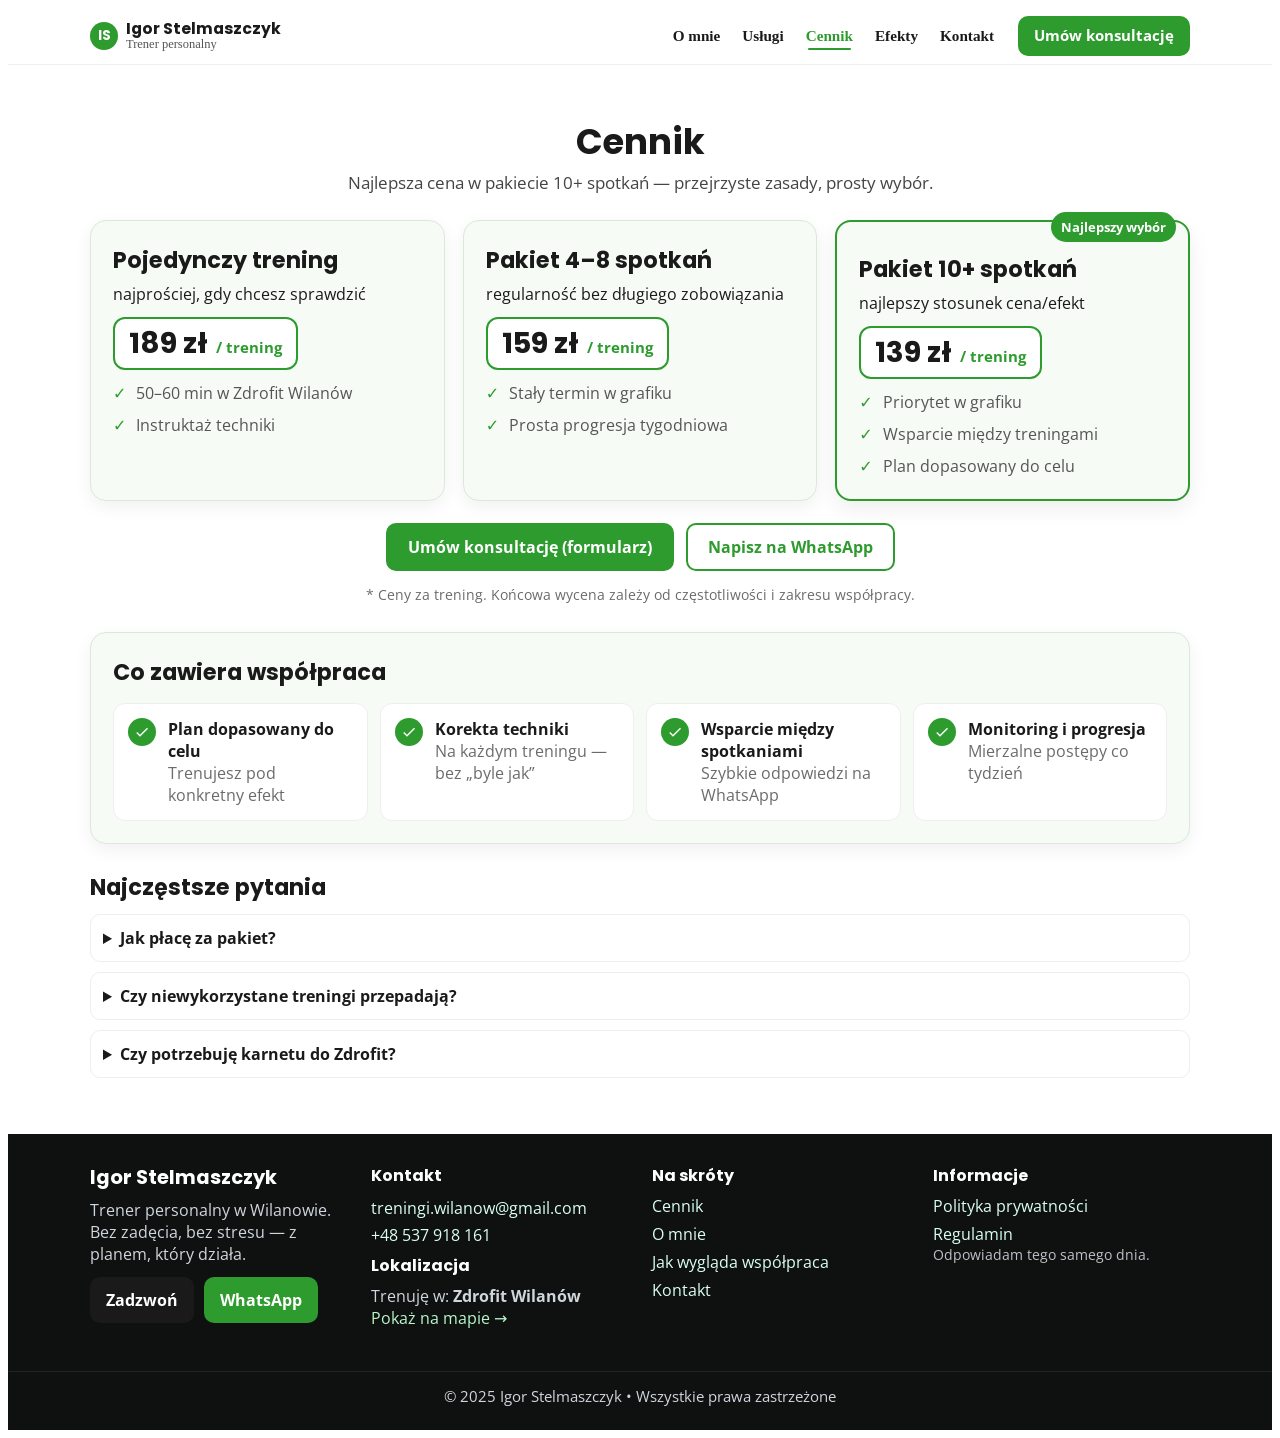
==== cennik/index.html @ cd36abd3 "Add files via upload" ====
<!doctype html>
<html lang="pl">
<head>
  <meta charset="utf-8">
  <meta http-equiv="x-ua-compatible" content="IE=edge">
  <meta name="viewport" content="width=device-width, initial-scale=1, viewport-fit=cover">

  <title>Cennik — Trener personalny Wilanów | Igor Stelmaszczyk (Zdrofit)</title>
  <meta name="description" content="Aktualny cennik: pojedynczy trening, pakiet 4–8 oraz 10+ spotkań. Najlepsza cena przy większym pakiecie. Pracuję w Zdrofit Wilanów.">
  <link rel="canonical" href="https://trenerwilanow.pl/cennik/">
  <meta name="theme-color" content="#2e9b2f">
  <meta name="color-scheme" content="light">

  <!-- Open Graph / Twitter -->
  <meta property="og:type" content="website">
  <meta property="og:title" content="Cennik — Trener personalny Wilanów">
  <meta property="og:description" content="Pojedynczy trening, pakiet 4–8 i 10+. Najlepsza cena przy 10+ spotkań. Zdrofit Wilanów.">
  <meta property="og:url" content="https://trenerwilanow.pl/cennik/">
  <meta property="og:image" content="https://trenerwilanow.pl/lib/og-default.webp">
  <meta property="og:image:width" content="1200"><meta property="og:image:height" content="630">
  <meta name="twitter:card" content="summary_large_image">

  <!-- Fonts -->
  <link rel="preconnect" href="https://fonts.googleapis.com">
  <link rel="preconnect" href="https://fonts.gstatic.com" crossorigin>
  <link href="https://fonts.googleapis.com/css2?family=Open+Sans:wght@400;600;700&family=Poppins:wght@600;700&display=swap" rel="stylesheet">

  <!-- Base styles (spójne w serwisie) -->
  <style>
    :root{--ff-sans:'Open Sans',system-ui,-apple-system,'Segoe UI',Roboto,'Helvetica Neue',Arial,sans-serif;--ff-head:'Poppins',system-ui,-apple-system,'Segoe UI',Roboto,'Helvetica Neue',Arial,sans-serif;--green:#2e9b2f;--green-700:#1f7e21;--ink:#1a1a1a}
    html{scroll-behavior:smooth} html,body{background:#fff;color:var(--ink)}
    .vh{position:absolute!important;width:1px;height:1px;margin:-1px;border:0;padding:0;clip:rect(0 0 0 0);clip-path:inset(50%);overflow:hidden}
    /* Header */
    #site-header{position:sticky;top:0;z-index:9999;min-height:56px;background:#fff;border-bottom:1px solid rgba(0,0,0,.06);transition:box-shadow .2s,border-color .2s,background .2s;-webkit-font-smoothing:antialiased}
    @supports(backdrop-filter:blur(4px)){#site-header{background:#ffffffcc;backdrop-filter:saturate(1.2) blur(4px)}}
    @media (max-width:900px){#site-header{background:#fff;backdrop-filter:none;-webkit-backdrop-filter:none}}
    #site-header .nav-wrap{max-width:1100px;margin:0 auto;padding:8px 16px;display:flex;align-items:center;gap:14px}
    #site-header .brand{display:flex;align-items:center;gap:8px;text-decoration:none;color:var(--ink)}
    #site-header .brand-mark{width:28px;height:28px;border-radius:50%;background:var(--green);color:#fff;display:inline-flex;align-items:center;justify-content:center;font-family:var(--ff-head);font-weight:700;font-size:.85rem}
    #site-header .brand-text{display:flex;flex-direction:column;line-height:1.05}
    #site-header .brand-text strong{font-family:var(--ff-head);font-size:.98rem}
    #site-header .brand-text em{font-style:normal;color:#555;font-size:.78rem}
    #site-header .nav{margin-left:auto}
    #site-header .nav ul{display:flex;gap:14px;list-style:none;margin:0;padding:0}
    #site-header .nav a{text-decoration:none;color:var(--ink);font-weight:700;font-size:.95rem;padding:6px 4px;border-radius:8px;position:relative}
    #site-header .nav a:hover{color:var(--green)}
    #site-header .nav a[aria-current="page"]{color:var(--green)}
    #site-header .nav a[aria-current="page"]::after{content:"";position:absolute;left:6px;right:6px;bottom:0;height:2px;background:var(--green);border-radius:2px}
    #site-header .hero-button{display:inline-flex;align-items:center;justify-content:center;font-family:var(--ff-sans);font-weight:700;font-size:.95rem;line-height:1;padding:10px 14px;min-height:40px;border-radius:10px;border:2px solid;text-decoration:none;white-space:nowrap;box-sizing:border-box;transition:background-color .25s,border-color .25s,color .25s}
    #site-header .btn-primary{background:var(--green);color:#fff;border-color:var(--green)} #site-header .btn-primary:hover{background:var(--green-700);border-color:var(--green-700)}
    #site-header .btn-wa{background:transparent;color:var(--green);border-color:var(--green)} #site-header .btn-wa:hover{background:var(--green);color:#fff}
    #site-header .wa-ico{display:inline-flex;margin-right:6px}
    #site-header .cta{display:flex;gap:8px;margin-left:6px}
    #site-header .cta-desktop{display:inline-flex} #site-header .cta-mobile{display:none}
    #site-header .nav-toggle{margin-left:6px;padding:6px;border-radius:8px;display:none;cursor:pointer}
    #site-header .nav-toggle .bar{display:block;width:20px;height:2px;background:var(--ink);margin:3px 0}
    /* Mobile menu (:target) */
    .mobile-menu{position:fixed;left:12px;right:12px;top:52px;z-index:10000;background:#fff;border:1px solid #eee;border-radius:14px;box-shadow:0 14px 34px rgba(0,0,0,.12);padding:12px;opacity:0;transform:translateY(-6px);pointer-events:none;visibility:hidden;transition:opacity .18s ease,transform .18s ease,visibility 0s linear .18s;contain:layout paint style}
    .mobile-menu a{display:block;padding:12px;border-radius:10px;text-decoration:none;color:var(--ink);font-weight:700}
    .mobile-menu a:hover{background:#f6fbf6;color:var(--green)}
    .mobile-menu .close{text-align:right;font-size:1.1rem;padding:8px 10px}
    .mobile-menu .wa-link{margin-top:4px;border:2px solid var(--green);color:var(--green);text-align:center}
    .mobile-menu .wa-link:hover{background:var(--green);color:#fff}
    .menu-backdrop{position:fixed;inset:0;z-index:9998;display:none;background:transparent}
    .mobile-menu:target{opacity:1;transform:translateY(0);pointer-events:auto;visibility:visible;transition-delay:0s}
    #site-menu:target + .menu-backdrop{display:block}
    html:has(#site-menu:target){overflow:hidden}
    @media (max-width:900px){#site-header .nav{display:none!important}#site-header .nav-toggle{display:inline-block!important}#site-header .cta-desktop{display:none!important}#site-header .cta-mobile{display:inline-flex!important}}
    @media (max-width:360px){#site-header .brand-text strong{font-size:.95rem}#site-header .brand-text em{font-size:.76rem}#site-header .hero-button{padding:9px 12px;min-height:38px;font-size:.92rem}}
    #site-header a:focus-visible,.mobile-menu a:focus-visible{outline:3px solid var(--green);outline-offset:2px}
    @media (prefers-reduced-motion:reduce){*{transition:none!important}}
  </style>

  <!-- Ikony (inline sprite) -->
  <svg xmlns="http://www.w3.org/2000/svg" style="display:none">
    <symbol id="ico-wa" viewBox="0 0 32 32" fill="currentColor" aria-hidden="true">
      <path d="M19.1 17.4c-.2-.1-1.3-.6-1.5-.7-.2-.1-.4-.1-.6.1-.2.2-.6.7-.7.8-.1.1-.3.2-.6.1-.2-.1-.9-.3-1.7-1-.6-.5-1-1.1-1.1-1.3-.1-.2 0-.4.1-.5s.5-.6.6-.8c.1-.2.1-.4 0-.5s-.6-1.4-.8-1.9-.4-.4-.6-.4h-.5c-.2 0-.5.1-.7.3-.2.2-.9.8-.9 2s1 2.4 1.1 2.6c.1.2 1.9 3 4.5 4.1.6.3 1.1.5 1.5.6.6.2 1.1.2 1.5.1.5-.1 1.3-.5 1.5-1.1.2-.6.2-1.1.1-1.2 0-.1-.2-.1-.4-.2z"/>
      <path d="M16 3C9.9 3 5 7.9 5 14c0 2.5.9 4.8 2.4 6.6L6 29l8.6-1.4c1.4.4 2.9.6 4.4.6 6.1 0 11-4.9 11-11S22.1 3 16 3zm0 20.9c-1.5 0-2.9-.4-4.1-1l-.3-.2-5 .8.9-4.8-.2-.3C6.4 17.1 6 15.6 6 14c0-5.5 4.5-10 10-10s10 4.5 10 10-4.5 9.9-10 9.9z"/>
    </symbol>
    <symbol id="ico-check" viewBox="0 0 24 24" fill="currentColor" aria-hidden="true"><path d="M9 16.2 4.8 12l-1.4 1.4L9 19 21 7l-1.4-1.4z"/></symbol>
  </svg>
</head>
<body>
  <a class="vh" href="#pricing-page">Przejdź do treści</a>

  <!-- ================== SITE HEADER ================== -->
  <header id="site-header" role="banner">
    <div class="nav-wrap">
      <a class="brand" href="/" aria-label="Strona główna – Igor Stelmaszczyk">
        <span class="brand-mark" aria-hidden="true">IS</span>
        <span class="brand-text"><strong>Igor Stelmaszczyk</strong><em>Trener personalny</em></span>
      </a>

      <nav class="nav" aria-label="Główne">
        <ul>
          <li><a href="/o-mnie">O mnie</a></li>
          <li><a href="/uslugi">Usługi</a></li>
          <li><a href="/cennik" aria-current="page">Cennik</a></li>
          <li><a href="/efekty">Efekty</a></li>
          <li><a href="/umow-konsultacje">Kontakt</a></li>
        </ul>
      </nav>

      <div class="cta">
        <a class="hero-button btn-primary cta-desktop" href="/umow-konsultacje">Umów konsultację</a>
        <a class="hero-button btn-wa cta-mobile" href="https://wa.me/48537918161?text=Cze%C5%9B%C4%87%20Igor%2C%20chc%C4%99%20kr%C3%B3tkiej%20konsultacji%20na%20WhatsApp.%20Imi%C4%99%3A%20__%2C%20cel%3A%20__" target="_blank" rel="noopener noreferrer">
          <span class="wa-ico" aria-hidden="true"><svg width="16" height="16"><use href="#ico-wa"/></svg></span>WhatsApp
        </a>
      </div>

      <a href="#site-menu" class="nav-toggle" aria-label="Otwórz menu"><span class="bar"></span><span class="bar"></span><span class="bar"></span></a>
    </div>
  </header>
  <nav id="site-menu" class="mobile-menu" aria-label="Menu mobilne">
    <a href="#" class="close" aria-label="Zamknij menu">✕</a>
    <a href="/o-mnie">O mnie</a>
    <a href="/uslugi">Usługi</a>
    <a href="/cennik" aria-current="page">Cennik</a>
    <a href="/efekty">Efekty</a>
    <a href="/umow-konsultacje">Kontakt</a>
    <a class="wa-link" href="https://wa.me/48537918161?text=Cze%C5%9B%C4%87%20Igor%2C%20chc%C4%99%20kr%C3%B3tkiej%20konsultacji%20na%20WhatsApp.%20Imi%C4%99%3A%20__%2C%20cel%3A%20__" target="_blank" rel="noopener noreferrer">
      <svg width="16" height="16" style="margin-right:6px"><use href="#ico-wa"/></svg>Napisz na WhatsApp
    </a>
  </nav>
  <a href="#" class="menu-backdrop" aria-hidden="true"></a>

  <!-- === WhatsApp FAB (mobile) === -->
  <style>
    @keyframes pulse{0%,100%{transform:scale(1)}50%{transform:scale(1.08)}}
    #whatsapp-fixed{position:fixed;bottom:20px;right:20px;z-index:9999;width:58px;height:58px;border-radius:50%;background:#25D366;color:#fff;display:flex;align-items:center;justify-content:center;text-decoration:none;box-shadow:0 8px 20px rgba(0,0,0,.25);animation:pulse 2s infinite;line-height:0}
    #whatsapp-fixed svg{width:28px;height:28px;fill:#fff}
    #whatsapp-fixed:focus-visible{outline:3px solid var(--green-700);outline-offset:2px}
    @media (min-width:769px){#whatsapp-fixed{display:none}}
    @media (prefers-reduced-motion:reduce){#whatsapp-fixed{animation:none}}
  </style>
  <a id="whatsapp-fixed" href="https://wa.me/48537918161?text=Cze%C5%9B%C4%87!%20Chc%C4%99%20um%C3%B3wi%C4%87%20bezp%C5%82atn%C4%85%20konsultacj%C4%99%20treningow%C4%85" target="_blank" rel="noopener noreferrer" aria-label="Napisz na WhatsApp">
    <svg aria-hidden="true"><use href="#ico-wa"/></svg>
  </a>

  <!-- ================== CENNIK ================== -->
  <main id="pricing-page" style="padding:56px 20px;font-family:var(--ff-sans)">
    <header class="price-hero" style="max-width:1100px;margin:0 auto 26px;text-align:center">
      <h1 style="margin:0 0 8px;font-family:var(--ff-head);font-size:2.2rem;font-weight:700;line-height:1.2">Cennik</h1>
      <p style="margin:0;color:#444;font-size:1.05rem">Najlepsza cena w pakiecie 10+ spotkań — przejrzyste zasady, prosty wybór.</p>
    </header>

    <!-- Plany -->
    <section class="plans-grid" style="max-width:1100px;margin:0 auto">
      <div class="grid" style="display:grid;grid-template-columns:repeat(auto-fit,minmax(280px,1fr));gap:18px">
        <!-- pojedynczy -->
        <article class="plan-card" style="background:#f6fbf6;border:1px solid #d9ead9;border-radius:16px;box-shadow:0 6px 18px rgba(0,0,0,.06);padding:22px">
          <h2 style="margin:0 0 6px;font-family:var(--ff-head);font-size:1.4rem;font-weight:700">Pojedynczy trening</h2>
          <p style="margin:0 0 12px;color:#1a1a1a">najprościej, gdy chcesz sprawdzić</p>
          <div class="price-badge" style="display:inline-flex;align-items:baseline;gap:8px;background:#fff;border:2px solid var(--green);border-radius:12px;padding:10px 14px">
            <span style="font-family:var(--ff-head);font-weight:700;font-size:1.8rem;line-height:1">189 zł</span>
            <span style="color:var(--green);font-weight:700;font-size:.95rem">/ trening</span>
          </div>
          <ul style="list-style:none;padding:0;margin:12px 0 0;display:grid;gap:10px;color:#555">
            <li style="display:flex;gap:10px"><strong style="color:var(--green)">✓</strong> 50–60 min w Zdrofit Wilanów</li>
            <li style="display:flex;gap:10px"><strong style="color:var(--green)">✓</strong> Instruktaż techniki</li>
          </ul>
        </article>

        <!-- 4–8 -->
        <article class="plan-card" style="background:#f6fbf6;border:1px solid #d9ead9;border-radius:16px;box-shadow:0 6px 18px rgba(0,0,0,.06);padding:22px">
          <h2 style="margin:0 0 6px;font-family:var(--ff-head);font-size:1.4rem;font-weight:700">Pakiet 4–8 spotkań</h2>
          <p style="margin:0 0 12px;color:#1a1a1a">regularność bez długiego zobowiązania</p>
          <div class="price-badge" style="display:inline-flex;align-items:baseline;gap:8px;background:#fff;border:2px solid var(--green);border-radius:12px;padding:10px 14px">
            <span style="font-family:var(--ff-head);font-weight:700;font-size:1.8rem;line-height:1">159 zł</span>
            <span style="color:var(--green);font-weight:700;font-size:.95rem">/ trening</span>
          </div>
          <ul style="list-style:none;padding:0;margin:12px 0 0;display:grid;gap:10px;color:#555">
            <li style="display:flex;gap:10px"><strong style="color:var(--green)">✓</strong> Stały termin w grafiku</li>
            <li style="display:flex;gap:10px"><strong style="color:var(--green)">✓</strong> Prosta progresja tygodniowa</li>
          </ul>
        </article>

        <!-- 10+ -->
        <article class="plan-card" style="background:#f6fbf6;border:2px solid var(--green);border-radius:16px;box-shadow:0 8px 22px rgba(0,0,0,.07);padding:22px;position:relative">
          <span style="position:absolute;top:-10px;right:12px;background:var(--green);color:#fff;font-weight:700;font-size:.8rem;padding:6px 10px;border-radius:999px">Najlepszy wybór</span>
          <h2 style="margin:8px 0 6px;font-family:var(--ff-head);font-size:1.4rem;font-weight:700">Pakiet 10+ spotkań</h2>
          <p style="margin:0 0 12px;color:#1a1a1a">najlepszy stosunek cena/efekt</p>
          <div class="price-badge" style="display:inline-flex;align-items:baseline;gap:8px;background:#fff;border:2px solid var(--green);border-radius:12px;padding:10px 14px">
            <span style="font-family:var(--ff-head);font-weight:700;font-size:1.8rem;line-height:1">139 zł</span>
            <span style="color:var(--green);font-weight:700;font-size:.95rem">/ trening</span>
          </div>
          <ul style="list-style:none;padding:0;margin:12px 0 0;display:grid;gap:10px;color:#555">
            <li style="display:flex;gap:10px"><strong style="color:var(--green)">✓</strong> Priorytet w grafiku</li>
            <li style="display:flex;gap:10px"><strong style="color:var(--green)">✓</strong> Wsparcie między treningami</li>
            <li style="display:flex;gap:10px"><strong style="color:var(--green)">✓</strong> Plan dopasowany do celu</li>
          </ul>
        </article>
      </div>

      <!-- CTA -->
      <div class="cta-row" style="display:flex;gap:12px;flex-wrap:wrap;justify-content:center;margin-top:22px">
        <a class="hero-button btn-form" href="/umow-konsultacje" aria-label="Umów konsultację – formularz">Umów konsultację (formularz)</a>
        <a class="hero-button btn-wa" href="https://wa.me/48537918161?text=Cze%C5%9B%C4%87%2C%20chc%C4%99%20dopyta%C4%87%20o%20ceny%20i%20dost%C4%99pne%20terminy.%20Imi%C4%99%3A%20__%2C%20cel%3A%20__" target="_blank" rel="noopener noreferrer">Napisz na WhatsApp</a>
      </div>

      <p style="text-align:center;color:#6b6b6b;font-size:.9rem;margin:14px 0 0">* Ceny za trening. Końcowa wycena zależy od częstotliwości i zakresu współpracy.</p>
    </section>

    <!-- Co zawiera współpraca -->
    <section class="whats-included" style="max-width:1100px;margin:28px auto 0">
      <div class="wrap" style="background:#f6fbf6;border:1px solid #d9ead9;border-radius:16px;box-shadow:0 6px 18px rgba(0,0,0,.06);padding:22px">
        <h2 style="font-family:var(--ff-head);font-size:1.4rem;margin:0 0 14px">Co zawiera współpraca</h2>
        <ul class="features" style="display:grid;grid-template-columns:repeat(auto-fit,minmax(240px,1fr));gap:12px;list-style:none;padding:0;margin:0">
          <li class="feature" style="display:flex;gap:12px;align-items:flex-start;background:#fff;border:1px solid #eee;border-radius:12px;padding:14px;transition:transform .15s,box-shadow .15s">
            <span class="ico" aria-hidden="true" style="flex:0 0 28px;width:28px;height:28px;border-radius:50%;background:var(--green);color:#fff;display:flex;align-items:center;justify-content:center">
              <svg width="16" height="16"><use href="#ico-check"/></svg>
            </span>
            <div><strong>Plan dopasowany do celu</strong><div style="color:#6b6b6b">Trenujesz pod konkretny efekt</div></div>
          </li>
          <li class="feature" style="display:flex;gap:12px;align-items:flex-start;background:#fff;border:1px solid #eee;border-radius:12px;padding:14px;transition:transform .15s,box-shadow .15s">
            <span class="ico" aria-hidden="true" style="flex:0 0 28px;width:28px;height:28px;border-radius:50%;background:var(--green);color:#fff;display:flex;align-items:center;justify-content:center">
              <svg width="16" height="16"><use href="#ico-check"/></svg>
            </span>
            <div><strong>Korekta techniki</strong><div style="color:#6b6b6b">Na każdym treningu — bez „byle jak”</div></div>
          </li>
          <li class="feature" style="display:flex;gap:12px;align-items:flex-start;background:#fff;border:1px solid #eee;border-radius:12px;padding:14px;transition:transform .15s,box-shadow .15s">
            <span class="ico" aria-hidden="true" style="flex:0 0 28px;width:28px;height:28px;border-radius:50%;background:var(--green);color:#fff;display:flex;align-items:center;justify-content:center">
              <svg width="16" height="16"><use href="#ico-check"/></svg>
            </span>
            <div><strong>Wsparcie między spotkaniami</strong><div style="color:#6b6b6b">Szybkie odpowiedzi na WhatsApp</div></div>
          </li>
          <li class="feature" style="display:flex;gap:12px;align-items:flex-start;background:#fff;border:1px solid #eee;border-radius:12px;padding:14px;transition:transform .15s,box-shadow .15s">
            <span class="ico" aria-hidden="true" style="flex:0 0 28px;width:28px;height:28px;border-radius:50%;background:var(--green);color:#fff;display:flex;align-items:center;justify-content:center">
              <svg width="16" height="16"><use href="#ico-check"/></svg>
            </span>
            <div><strong>Monitoring i progresja</strong><div style="color:#6b6b6b">Mierzalne postępy co tydzień</div></div>
          </li>
        </ul>
      </div>
    </section>

    <!-- FAQ -->
    <section class="price-faq" style="max-width:1100px;margin:26px auto 0">
      <h2 style="font-family:var(--ff-head);font-size:1.4rem;margin:0 0 10px">Najczęstsze pytania</h2>
      <div class="faq" style="display:grid;gap:10px">
        <details style="background:#fff;border:1px solid #eee;border-radius:10px;padding:12px">
          <summary style="font-weight:700;cursor:pointer">Jak płacę za pakiet?</summary>
          <div style="margin-top:8px;color:#555">Płatność z góry za wybrany pakiet (przelew lub w klubie — do ustalenia). Faktura na życzenie.</div>
        </details>
        <details style="background:#fff;border:1px solid #eee;border-radius:10px;padding:12px">
          <summary style="font-weight:700;cursor:pointer">Czy niewykorzystane treningi przepadają?</summary>
          <div style="margin-top:8px;color:#555">Nie — można je odrobić w uzgodnionym terminie (ważność pakietu do ustalenia).</div>
        </details>
        <details style="background:#fff;border:1px solid #eee;border-radius:10px;padding:12px">
          <summary style="font-weight:700;cursor:pointer">Czy potrzebuję karnetu do Zdrofit?</summary>
          <div style="margin-top:8px;color:#555">Tak, pomogę dobrać najkorzystniejszą opcję do Twojej częstotliwości.</div>
        </details>
      </div>
    </section>

    <!-- Style pomocnicze (scoped) -->
    <style>
      #pricing-page{-webkit-font-smoothing:antialiased}
      #pricing-page .hero-button{display:inline-flex;align-items:center;justify-content:center;font-family:var(--ff-sans);font-weight:700;font-size:1rem;line-height:1;padding:14px 20px;min-height:48px;border-radius:10px;text-decoration:none;box-sizing:border-box;white-space:normal;text-align:center;transition:background-color .25s,border-color .25s,color .25s;border:2px solid}
      #pricing-page .btn-form{background:var(--green);color:#fff;border-color:var(--green)} #pricing-page .btn-form:hover{background:var(--green-700);border-color:var(--green-700)}
      #pricing-page .btn-wa{background:transparent;color:var(--green);border-color:var(--green)} #pricing-page .btn-wa:hover{background:var(--green);color:#fff}
      #pricing-page .whats-included .feature:hover{transform:translateY(-1px);box-shadow:0 4px 12px rgba(0,0,0,.06)}
      @media (max-width:768px){#pricing-page .price-hero h1{font-size:1.9rem}#pricing-page .cta-row a{flex:1 1 260px}}
      @media (max-width:360px){#pricing-page .cta-row a{padding:12px 14px;font-size:.95rem}}
    </style>

    <!-- JSON-LD: oferty -->
    <script type="application/ld+json">
    {
      "@context":"https://schema.org",
      "@type":"Service",
      "name":"Trening personalny – cennik",
      "provider":{
        "@type":"Person",
        "name":"Igor Stelmaszczyk",
        "url":"https://trenerwilanow.pl/",
        "telephone":"+48 537 918 161",
        "areaServed":"Wilanów, Warszawa"
      },
      "areaServed":"Wilanów, Warszawa",
      "serviceType":"PersonalTraining",
      "url":"https://trenerwilanow.pl/cennik/",
      "offers":[
        {"@type":"Offer","name":"Pojedynczy trening personalny","priceCurrency":"PLN","price":"189","availability":"https://schema.org/InStock","url":"https://trenerwilanow.pl/cennik/"},
        {"@type":"Offer","name":"Pakiet 4–8 treningów personalnych","priceCurrency":"PLN","price":"159","availability":"https://schema.org/InStock","url":"https://trenerwilanow.pl/cennik/"},
        {"@type":"Offer","name":"Pakiet 10+ treningów personalnych","priceCurrency":"PLN","price":"139","availability":"https://schema.org/InStock","url":"https://trenerwilanow.pl/cennik/"}
      ]
    }
    </script>
  </main>

  <!-- ================== STOPKA ================== -->
  <footer id="ig-footer" role="contentinfo" aria-label="Stopka strony">
    <div class="wrap">
      <div class="col about">
        <h3>Igor Stelmaszczyk</h3>
        <p>Trener personalny w Wilanowie. Bez zadęcia, bez stresu — z planem, który działa.</p>
        <div class="cta-row">
          <a class="btn btn-call" href="tel:+48537918161">Zadzwoń</a>
          <a class="btn btn-wa" href="https://wa.me/48537918161?text=Cze%C5%9B%C4%87%2C%20chc%C4%99%20um%C3%B3wi%C4%87%20bezp%C5%82atn%C4%85%20konsultacj%C4%99.%20Termin%3A%20__%2C%20godz.%3A%20__" target="_blank" rel="noopener noreferrer">WhatsApp</a>
        </div>
      </div>

      <div class="col contact">
        <h4>Kontakt</h4>
        <address>
          <a href="mailto:treningi.wilanow@gmail.com">treningi.wilanow@gmail.com</a><br>
          <a href="tel:+48537918161">+48&nbsp;537&nbsp;918&nbsp;161</a>
        </address>
        <h4>Lokalizacja</h4>
        <p>Trenuję w: <strong>Zdrofit Wilanów</strong><br>
          <a class="map-link" href="https://www.google.com/maps/search/?api=1&query=Zdrofit%20Wilan%C3%B3w%20Warszawa" target="_blank" rel="noopener noreferrer">Pokaż na mapie →</a>
        </p>
      </div>

      <nav class="col links" aria-label="Szybkie linki">
        <h4>Na skróty</h4>
        <ul class="list">
          <li><a href="/cennik" aria-current="page">Cennik</a></li>
          <li><a href="/o-mnie">O mnie</a></li>
          <li><a href="/#coop-sec">Jak wygląda współpraca</a></li>
          <li><a href="/umow-konsultacje">Kontakt</a></li>
        </ul>
      </nav>

      <div class="col policies">
        <h4>Informacje</h4>
        <ul class="list">
          <li><a href="/polityka-prywatnosci">Polityka prywatności</a></li>
          <li><a href="/regulamin">Regulamin</a></li>
        </ul>
        <p class="note">Odpowiadam tego samego dnia.</p>
      </div>
    </div>
    <div class="bar"><p>© 2025 Igor Stelmaszczyk • Wszystkie prawa zastrzeżone</p></div>

    <style>
      #ig-footer{background:#0f1111;color:#e9ecef;font-family:var(--ff-sans)}
      #ig-footer .wrap{max-width:1100px;margin:0 auto;padding:32px 20px;display:grid;gap:24px;grid-template-columns:repeat(auto-fit,minmax(220px,1fr))}
      #ig-footer h3,#ig-footer h4{font-family:var(--ff-head);margin:0 0 10px;line-height:1.2;color:#fff}
      #ig-footer h3{font-size:1.22rem}#ig-footer h4{font-size:1rem}
      #ig-footer p{margin:0 0 10px;color:#cfd6dc}
      #ig-footer address{font-style:normal;color:#cfd6dc;line-height:1.7;margin-bottom:6px}
      #ig-footer .note{font-size:.9rem;opacity:.9}
      #ig-footer .list{list-style:none;margin:0;padding:0}
      #ig-footer .list li+li{margin-top:6px}
      #ig-footer a{color:#d9fff0;text-decoration:none}
      #ig-footer a:hover{text-decoration:underline}
      #ig-footer .map-link{color:#b9f6ca}
      #ig-footer .cta-row{display:flex;gap:10px;margin-top:12px;flex-wrap:wrap}
      #ig-footer .btn{display:inline-block;padding:10px 14px;border-radius:10px;font-weight:700;text-decoration:none;border:2px solid transparent}
      #ig-footer .btn-call{background:#1a1a1a;color:#fff;border-color:#1a1a1a} #ig-footer .btn-call:hover{background:#101010}
      #ig-footer .btn-wa{background:var(--green);color:#fff;border-color:var(--green)} #ig-footer .btn-wa:hover{background:var(--green-700)}
      #ig-footer .bar{border-top:1px solid rgba(255,255,255,.08);padding:14px 20px;text-align:center;font-size:.95rem;color:#cfd6dc}
      @media (max-width:480px){#ig-footer .wrap{padding:24px 16px}#ig-footer .cta-row a{flex:1;text-align:center}}
    </style>
  </footer>
</body>
</html>
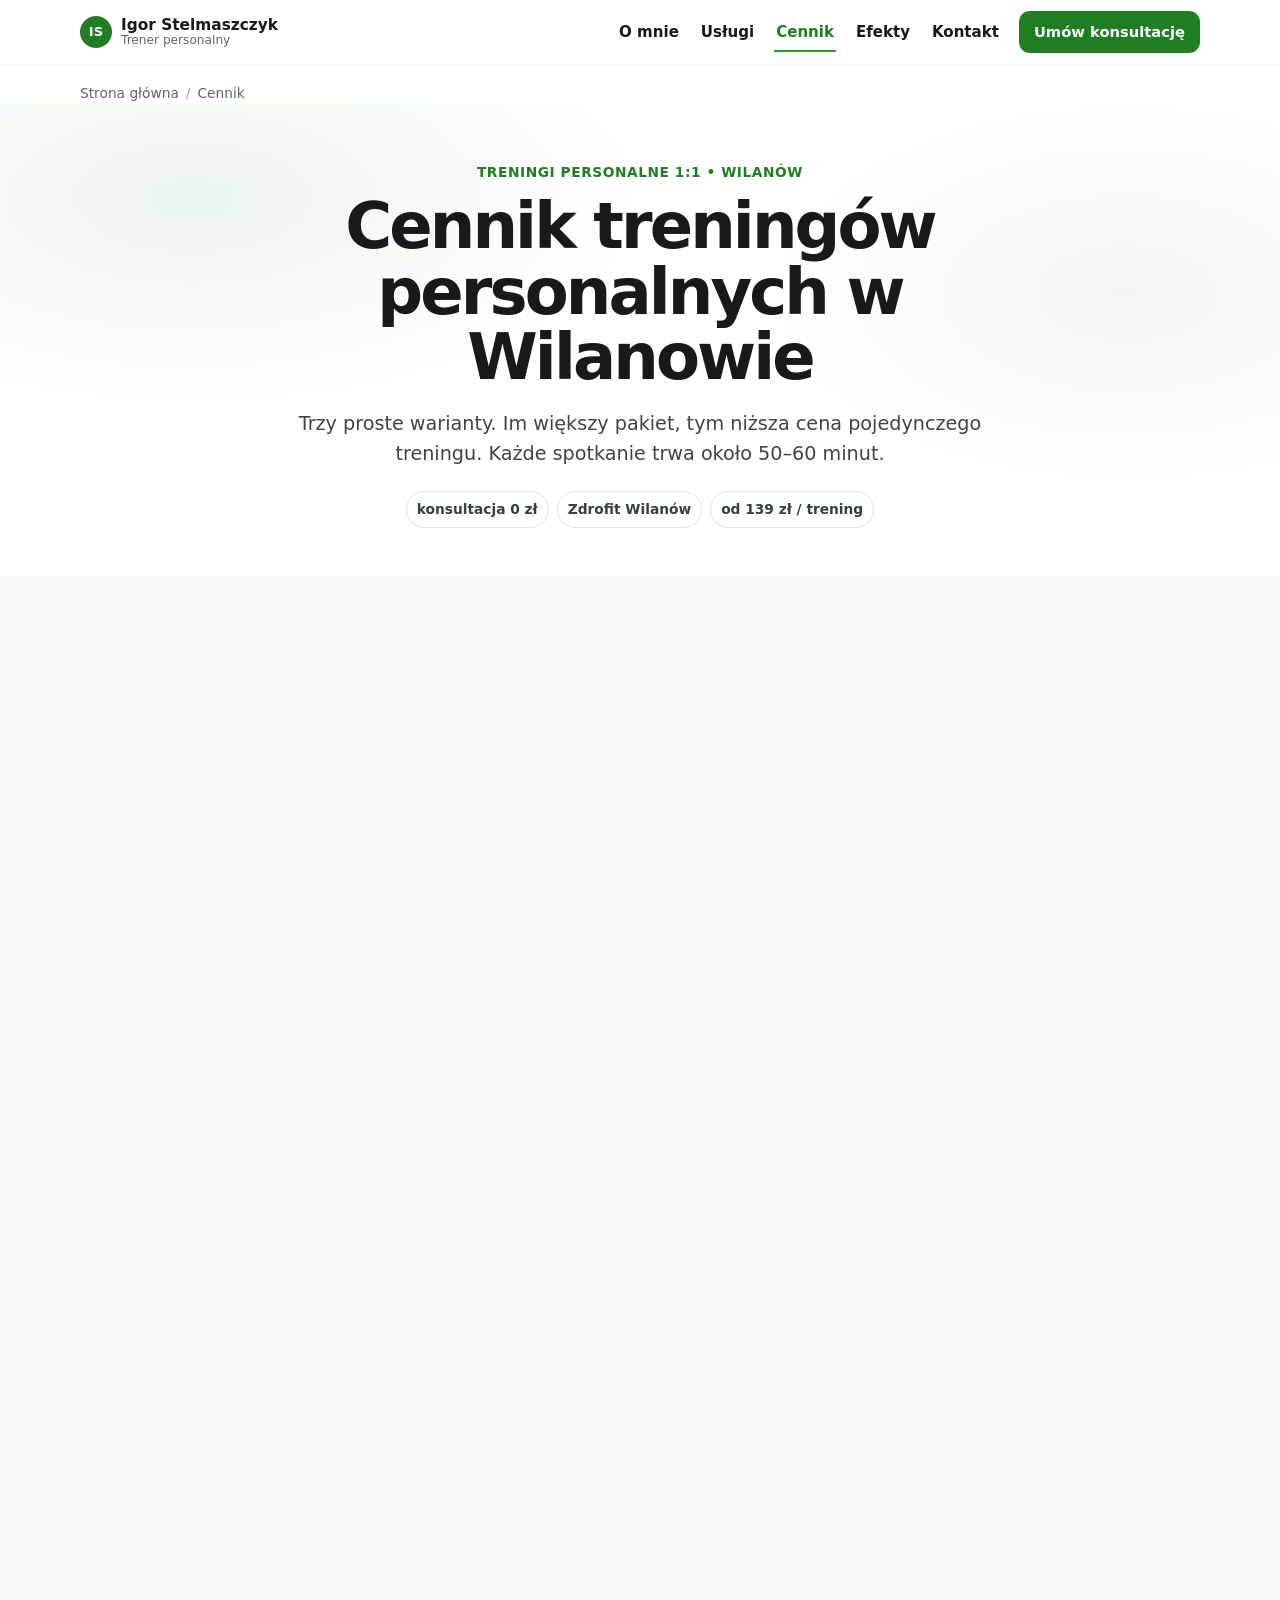
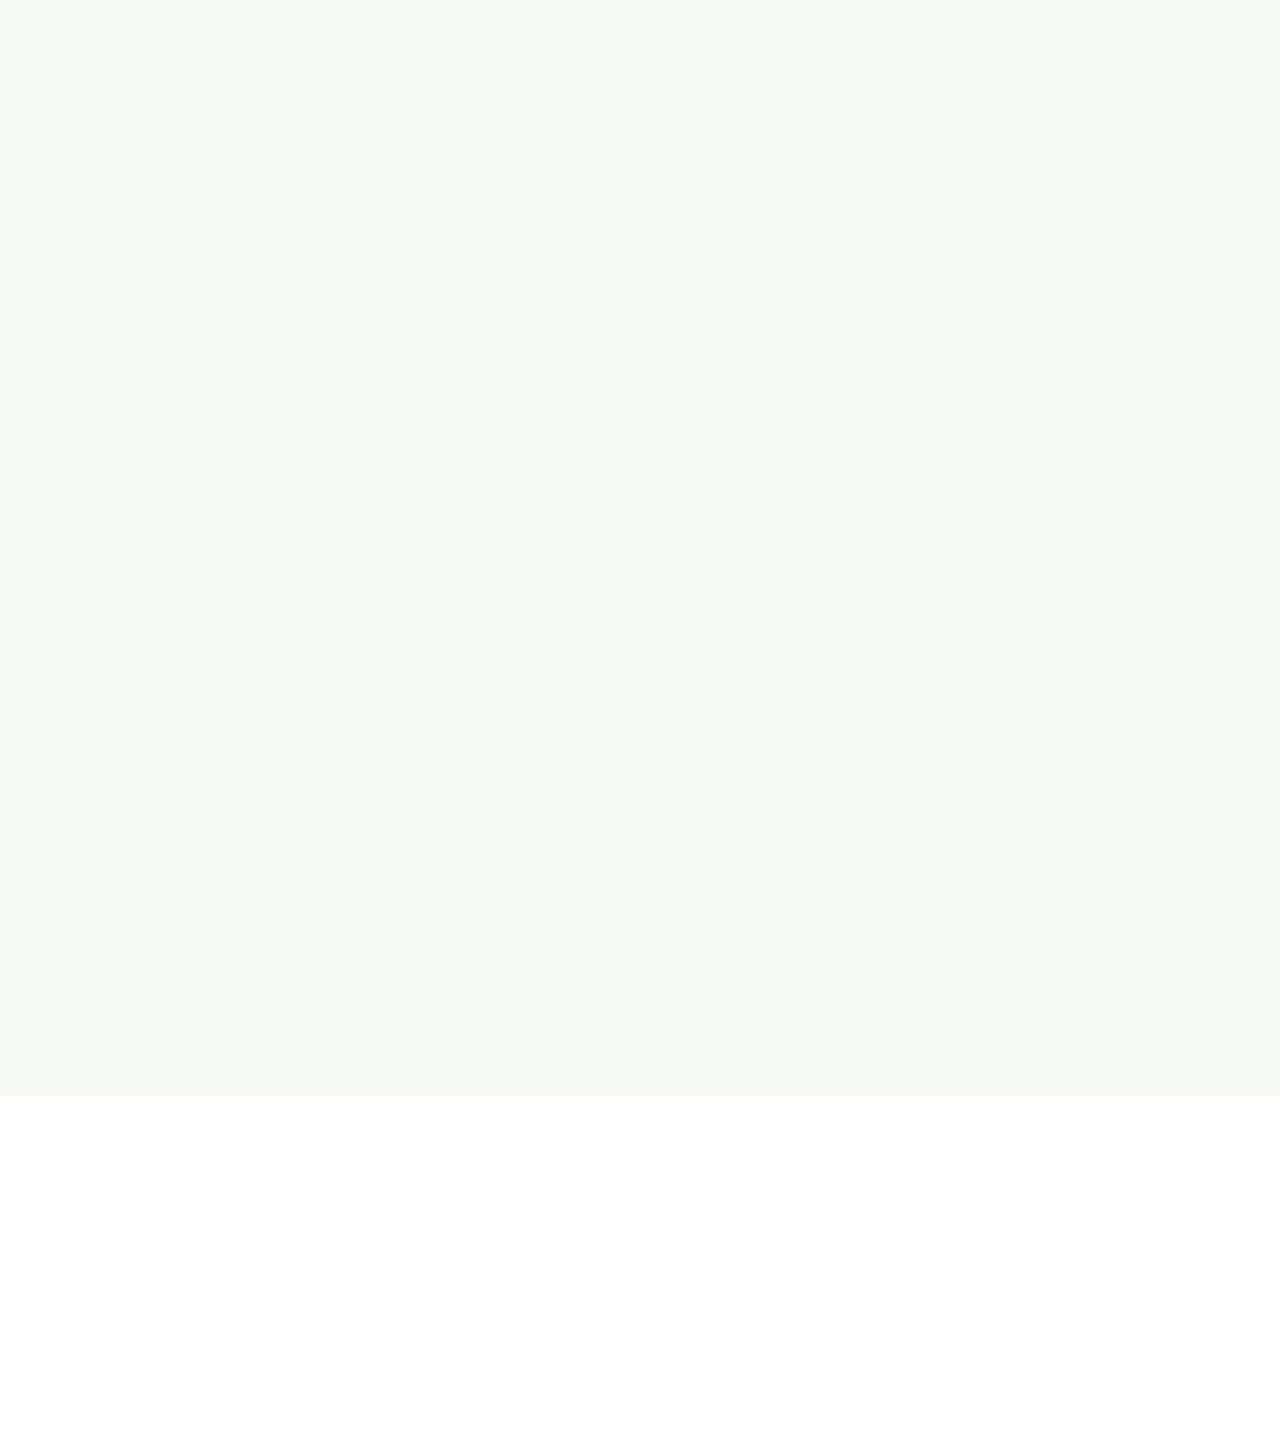
==== commit a1a8402f: "Update index.html" ====
--- a/cennik/index.html
+++ b/cennik/index.html
@@ -2,358 +2,823 @@
 <html lang="pl">
 <head>
   <meta charset="utf-8">
-  <meta http-equiv="x-ua-compatible" content="IE=edge">
   <meta name="viewport" content="width=device-width, initial-scale=1, viewport-fit=cover">
 
-  <title>Cennik — Trener personalny Wilanów | Igor Stelmaszczyk (Zdrofit)</title>
-  <meta name="description" content="Aktualny cennik: pojedynczy trening, pakiet 4–8 oraz 10+ spotkań. Najlepsza cena przy większym pakiecie. Pracuję w Zdrofit Wilanów.">
+  <title>Cennik trenera personalnego Wilanów | od 139 zł</title>
+  <meta name="description" content="Cennik treningów personalnych w Wilanowie: 189 zł pojedynczo, 159 zł w pakiecie 4–8 i 139 zł w pakiecie 10+. Zdrofit Wilanów, konsultacja 0 zł.">
+  <meta name="robots" content="index,follow,max-image-preview:large,max-snippet:-1,max-video-preview:-1">
   <link rel="canonical" href="https://trenerwilanow.pl/cennik/">
-  <meta name="theme-color" content="#2e9b2f">
+
+  <!-- Favicon -->
+  <link rel="icon" href="/favicon.svg" type="image/svg+xml">
+  <link rel="icon" href="/favicon-32x32.png" sizes="32x32" type="image/png">
+  <link rel="apple-touch-icon" href="/apple-touch-icon.png" sizes="180x180">
+
+  <!-- Open Graph -->
+  <meta property="og:type" content="website">
+  <meta property="og:title" content="Cennik treningów personalnych w Wilanowie | Igor Stelmaszczyk">
+  <meta property="og:description" content="Przejrzyste ceny: 189 zł pojedynczo, 159 zł w pakiecie 4–8 i 139 zł w pakiecie 10+. Konsultacja 0 zł.">
+  <meta property="og:url" content="https://trenerwilanow.pl/cennik/">
+  <meta property="og:site_name" content="Igor Stelmaszczyk">
+  <meta property="og:locale" content="pl_PL">
+  <meta property="og:image" content="https://trenerwilanow.pl/lib/IMG_4377-1-mf2g7usc.webp">
+  <meta property="og:image:alt" content="Igor Stelmaszczyk — treningi personalne w Zdrofit Wilanów">
+
+  <meta name="twitter:card" content="summary_large_image">
+  <meta name="twitter:title" content="Cennik treningów personalnych w Wilanowie">
+  <meta name="twitter:description" content="Treningi 1:1 od 139 zł. Sprawdź pakiety i umów bezpłatną konsultację.">
+  <meta name="twitter:image" content="https://trenerwilanow.pl/lib/IMG_4377-1-mf2g7usc.webp">
+
+  <meta name="theme-color" content="#1f7e21">
   <meta name="color-scheme" content="light">
 
-  <!-- Open Graph / Twitter -->
-  <meta property="og:type" content="website">
-  <meta property="og:title" content="Cennik — Trener personalny Wilanów">
-  <meta property="og:description" content="Pojedynczy trening, pakiet 4–8 i 10+. Najlepsza cena przy 10+ spotkań. Zdrofit Wilanów.">
-  <meta property="og:url" content="https://trenerwilanow.pl/cennik/">
-  <meta property="og:image" content="https://trenerwilanow.pl/lib/og-default.webp">
-  <meta property="og:image:width" content="1200"><meta property="og:image:height" content="630">
-  <meta name="twitter:card" content="summary_large_image">
-
-  <!-- Fonts -->
-  <link rel="preconnect" href="https://fonts.googleapis.com">
-  <link rel="preconnect" href="https://fonts.gstatic.com" crossorigin>
-  <link href="https://fonts.googleapis.com/css2?family=Open+Sans:wght@400;600;700&family=Poppins:wght@600;700&display=swap" rel="stylesheet">
-
-  <!-- Base styles (spójne w serwisie) -->
+  <!-- Structured data -->
+  <script type="application/ld+json">
+  {
+    "@context":"https://schema.org",
+    "@graph":[
+      {
+        "@type":"WebPage",
+        "@id":"https://trenerwilanow.pl/cennik/#webpage",
+        "url":"https://trenerwilanow.pl/cennik/",
+        "name":"Cennik trenera personalnego Wilanów | od 139 zł",
+        "description":"Cennik treningów personalnych 1:1 w Wilanowie.",
+        "isPartOf":{"@id":"https://trenerwilanow.pl/#website"},
+        "about":{"@id":"https://trenerwilanow.pl/cennik/#service"},
+        "inLanguage":"pl-PL"
+      },
+      {
+        "@type":"Service",
+        "@id":"https://trenerwilanow.pl/cennik/#service",
+        "name":"Trening personalny 1:1 w Wilanowie",
+        "serviceType":"Trening personalny",
+        "provider":{
+          "@type":"Person",
+          "@id":"https://trenerwilanow.pl/#igor-stelmaszczyk",
+          "name":"Igor Stelmaszczyk"
+        },
+        "areaServed":{"@type":"AdministrativeArea","name":"Warszawa, Wilanów"},
+        "offers":[
+          {
+            "@type":"Offer",
+            "name":"Pojedynczy trening",
+            "priceCurrency":"PLN",
+            "price":"189",
+            "priceSpecification":{
+              "@type":"UnitPriceSpecification",
+              "price":"189",
+              "priceCurrency":"PLN",
+              "unitText":"trening"
+            }
+          },
+          {
+            "@type":"Offer",
+            "name":"Pakiet 4–8 spotkań",
+            "priceCurrency":"PLN",
+            "price":"159",
+            "priceSpecification":{
+              "@type":"UnitPriceSpecification",
+              "price":"159",
+              "priceCurrency":"PLN",
+              "unitText":"trening"
+            }
+          },
+          {
+            "@type":"Offer",
+            "name":"Pakiet 10+ spotkań",
+            "priceCurrency":"PLN",
+            "price":"139",
+            "priceSpecification":{
+              "@type":"UnitPriceSpecification",
+              "price":"139",
+              "priceCurrency":"PLN",
+              "unitText":"trening"
+            }
+          }
+        ]
+      },
+      {
+        "@type":"BreadcrumbList",
+        "@id":"https://trenerwilanow.pl/cennik/#breadcrumb",
+        "itemListElement":[
+          {"@type":"ListItem","position":1,"name":"Strona główna","item":"https://trenerwilanow.pl/"},
+          {"@type":"ListItem","position":2,"name":"Cennik","item":"https://trenerwilanow.pl/cennik/"}
+        ]
+      }
+    ]
+  }
+  </script>
+
   <style>
-    :root{--ff-sans:'Open Sans',system-ui,-apple-system,'Segoe UI',Roboto,'Helvetica Neue',Arial,sans-serif;--ff-head:'Poppins',system-ui,-apple-system,'Segoe UI',Roboto,'Helvetica Neue',Arial,sans-serif;--green:#2e9b2f;--green-700:#1f7e21;--ink:#1a1a1a}
-    html{scroll-behavior:smooth} html,body{background:#fff;color:var(--ink)}
-    .vh{position:absolute!important;width:1px;height:1px;margin:-1px;border:0;padding:0;clip:rect(0 0 0 0);clip-path:inset(50%);overflow:hidden}
+    :root{
+      --green:#2e9b2f;
+      --green-dark:#1f7e21;
+      --green-deep:#176619;
+      --green-soft:#eef8ef;
+      --ink:#171a18;
+      --muted:#5f6761;
+      --line:#dfe7e1;
+      --surface:#f7faf7;
+      --white:#fff;
+      --shadow:0 16px 42px rgba(20,40,24,.10);
+      --radius:18px;
+      --max:1120px;
+      --font:system-ui,-apple-system,BlinkMacSystemFont,"Segoe UI",Roboto,Helvetica,Arial,sans-serif;
+    }
+
+    *,*::before,*::after{box-sizing:border-box}
+    html{scroll-behavior:smooth}
+    body{
+      margin:0;background:#fff;color:var(--ink);
+      font-family:var(--font);line-height:1.55;
+      -webkit-font-smoothing:antialiased;text-rendering:optimizeLegibility;
+    }
+    a{color:inherit}
+    img{display:block;max-width:100%;height:auto}
+    [id]{scroll-margin-top:84px}
+    .container{width:min(var(--max),calc(100% - 32px));margin-inline:auto}
+    .section{padding:72px 0}
+    .section-soft{background:var(--surface)}
+    .section-kicker{
+      margin:0 0 8px;color:var(--green-dark);font-size:.86rem;font-weight:850;
+      letter-spacing:.04em;text-transform:uppercase;
+    }
+    .section-title{
+      margin:0;font-size:clamp(1.75rem,3.4vw,2.45rem);
+      line-height:1.15;letter-spacing:-.025em;
+    }
+    .section-lead{max-width:760px;margin:14px 0 0;color:var(--muted);font-size:1.05rem}
+    .skip-link{
+      position:fixed;left:16px;top:12px;z-index:20000;transform:translateY(-180%);
+      padding:10px 14px;border-radius:10px;background:#111;color:#fff;
+      font-weight:800;text-decoration:none;transition:transform .15s ease;
+    }
+    .skip-link:focus{transform:translateY(0)}
+    :focus-visible{outline:3px solid #15731b;outline-offset:3px}
+
     /* Header */
-    #site-header{position:sticky;top:0;z-index:9999;min-height:56px;background:#fff;border-bottom:1px solid rgba(0,0,0,.06);transition:box-shadow .2s,border-color .2s,background .2s;-webkit-font-smoothing:antialiased}
-    @supports(backdrop-filter:blur(4px)){#site-header{background:#ffffffcc;backdrop-filter:saturate(1.2) blur(4px)}}
-    @media (max-width:900px){#site-header{background:#fff;backdrop-filter:none;-webkit-backdrop-filter:none}}
-    #site-header .nav-wrap{max-width:1100px;margin:0 auto;padding:8px 16px;display:flex;align-items:center;gap:14px}
-    #site-header .brand{display:flex;align-items:center;gap:8px;text-decoration:none;color:var(--ink)}
-    #site-header .brand-mark{width:28px;height:28px;border-radius:50%;background:var(--green);color:#fff;display:inline-flex;align-items:center;justify-content:center;font-family:var(--ff-head);font-weight:700;font-size:.85rem}
-    #site-header .brand-text{display:flex;flex-direction:column;line-height:1.05}
-    #site-header .brand-text strong{font-family:var(--ff-head);font-size:.98rem}
-    #site-header .brand-text em{font-style:normal;color:#555;font-size:.78rem}
-    #site-header .nav{margin-left:auto}
-    #site-header .nav ul{display:flex;gap:14px;list-style:none;margin:0;padding:0}
-    #site-header .nav a{text-decoration:none;color:var(--ink);font-weight:700;font-size:.95rem;padding:6px 4px;border-radius:8px;position:relative}
-    #site-header .nav a:hover{color:var(--green)}
-    #site-header .nav a[aria-current="page"]{color:var(--green)}
-    #site-header .nav a[aria-current="page"]::after{content:"";position:absolute;left:6px;right:6px;bottom:0;height:2px;background:var(--green);border-radius:2px}
-    #site-header .hero-button{display:inline-flex;align-items:center;justify-content:center;font-family:var(--ff-sans);font-weight:700;font-size:.95rem;line-height:1;padding:10px 14px;min-height:40px;border-radius:10px;border:2px solid;text-decoration:none;white-space:nowrap;box-sizing:border-box;transition:background-color .25s,border-color .25s,color .25s}
-    #site-header .btn-primary{background:var(--green);color:#fff;border-color:var(--green)} #site-header .btn-primary:hover{background:var(--green-700);border-color:var(--green-700)}
-    #site-header .btn-wa{background:transparent;color:var(--green);border-color:var(--green)} #site-header .btn-wa:hover{background:var(--green);color:#fff}
-    #site-header .wa-ico{display:inline-flex;margin-right:6px}
-    #site-header .cta{display:flex;gap:8px;margin-left:6px}
-    #site-header .cta-desktop{display:inline-flex} #site-header .cta-mobile{display:none}
-    #site-header .nav-toggle{margin-left:6px;padding:6px;border-radius:8px;display:none;cursor:pointer}
-    #site-header .nav-toggle .bar{display:block;width:20px;height:2px;background:var(--ink);margin:3px 0}
-    /* Mobile menu (:target) */
-    .mobile-menu{position:fixed;left:12px;right:12px;top:52px;z-index:10000;background:#fff;border:1px solid #eee;border-radius:14px;box-shadow:0 14px 34px rgba(0,0,0,.12);padding:12px;opacity:0;transform:translateY(-6px);pointer-events:none;visibility:hidden;transition:opacity .18s ease,transform .18s ease,visibility 0s linear .18s;contain:layout paint style}
-    .mobile-menu a{display:block;padding:12px;border-radius:10px;text-decoration:none;color:var(--ink);font-weight:700}
-    .mobile-menu a:hover{background:#f6fbf6;color:var(--green)}
-    .mobile-menu .close{text-align:right;font-size:1.1rem;padding:8px 10px}
-    .mobile-menu .wa-link{margin-top:4px;border:2px solid var(--green);color:var(--green);text-align:center}
-    .mobile-menu .wa-link:hover{background:var(--green);color:#fff}
-    .menu-backdrop{position:fixed;inset:0;z-index:9998;display:none;background:transparent}
-    .mobile-menu:target{opacity:1;transform:translateY(0);pointer-events:auto;visibility:visible;transition-delay:0s}
-    #site-menu:target + .menu-backdrop{display:block}
-    html:has(#site-menu:target){overflow:hidden}
-    @media (max-width:900px){#site-header .nav{display:none!important}#site-header .nav-toggle{display:inline-block!important}#site-header .cta-desktop{display:none!important}#site-header .cta-mobile{display:inline-flex!important}}
-    @media (max-width:360px){#site-header .brand-text strong{font-size:.95rem}#site-header .brand-text em{font-size:.76rem}#site-header .hero-button{padding:9px 12px;min-height:38px;font-size:.92rem}}
-    #site-header a:focus-visible,.mobile-menu a:focus-visible{outline:3px solid var(--green);outline-offset:2px}
-    @media (prefers-reduced-motion:reduce){*{transition:none!important}}
+    #site-header{
+      position:sticky;top:0;z-index:1000;
+      background:rgba(255,255,255,.94);border-bottom:1px solid rgba(0,0,0,.06);
+      -webkit-backdrop-filter:saturate(1.15) blur(10px);
+      backdrop-filter:saturate(1.15) blur(10px);
+      transition:box-shadow .2s ease;
+    }
+    #site-header.is-scrolled{box-shadow:0 10px 30px rgba(0,0,0,.07)}
+    .nav-wrap{min-height:64px;display:flex;align-items:center;gap:18px}
+    .brand{display:flex;align-items:center;gap:9px;text-decoration:none;flex:0 0 auto}
+    .brand-mark{
+      width:32px;height:32px;border-radius:50%;display:grid;place-items:center;
+      background:var(--green-dark);color:#fff;font-size:.82rem;font-weight:900;
+    }
+    .brand-text{display:flex;flex-direction:column;line-height:1.1}
+    .brand-text strong{font-size:.96rem}
+    .brand-text span{color:var(--muted);font-size:.76rem}
+    .desktop-nav{margin-left:auto}
+    .desktop-nav ul{display:flex;align-items:center;gap:18px;list-style:none;padding:0;margin:0}
+    .desktop-nav a{
+      text-decoration:none;font-size:.94rem;font-weight:750;padding:9px 2px;
+      border-bottom:2px solid transparent;
+    }
+    .desktop-nav a:hover,.desktop-nav a[aria-current="page"]{
+      color:var(--green-dark);border-bottom-color:var(--green);
+    }
+    .header-cta{
+      display:inline-flex;align-items:center;justify-content:center;
+      min-height:42px;padding:10px 15px;border-radius:11px;
+      background:var(--green-dark);color:#fff;font-size:.92rem;font-weight:800;
+      text-decoration:none;white-space:nowrap;
+    }
+    .header-cta:hover{background:var(--green-deep)}
+    .menu-toggle{
+      display:none;margin-left:auto;width:44px;height:44px;border:0;border-radius:10px;
+      background:transparent;cursor:pointer;place-items:center;
+    }
+    .menu-toggle span,.menu-toggle::before,.menu-toggle::after{
+      content:"";display:block;width:22px;height:2px;border-radius:2px;background:var(--ink);
+      transition:transform .18s ease,opacity .18s ease;
+    }
+    .menu-toggle span{margin:5px 0}
+    .menu-toggle[aria-expanded="true"]::before{transform:translateY(7px) rotate(45deg)}
+    .menu-toggle[aria-expanded="true"] span{opacity:0}
+    .menu-toggle[aria-expanded="true"]::after{transform:translateY(-7px) rotate(-45deg)}
+    .mobile-menu{
+      display:none;position:fixed;top:72px;left:16px;right:16px;z-index:1200;
+      padding:12px;border:1px solid var(--line);border-radius:16px;background:#fff;
+      box-shadow:var(--shadow);
+    }
+    .mobile-menu.is-open{display:block}
+    .mobile-menu a{display:block;padding:12px;border-radius:10px;text-decoration:none;font-weight:750}
+    .mobile-menu a:hover,.mobile-menu a[aria-current="page"]{background:var(--green-soft);color:var(--green-dark)}
+    .mobile-menu .mobile-wa{
+      margin-top:6px;text-align:center;color:var(--green-dark);border:1px solid #b9dcbc;
+    }
+    .menu-backdrop{
+      display:none;position:fixed;inset:64px 0 0;z-index:1100;
+      border:0;background:rgba(0,0,0,.18);cursor:pointer;
+    }
+    .menu-backdrop.is-open{display:block}
+
+    /* Buttons */
+    .btn-row{display:flex;gap:12px;flex-wrap:wrap}
+    .btn{
+      display:inline-flex;align-items:center;justify-content:center;
+      min-height:50px;padding:13px 18px;border:2px solid transparent;border-radius:12px;
+      text-align:center;text-decoration:none;font-weight:850;line-height:1.15;
+      transition:transform .08s ease,background .2s ease,border-color .2s ease,color .2s ease;
+    }
+    .btn:active{transform:translateY(1px)}
+    .btn-primary{background:var(--green-dark);color:#fff;border-color:var(--green-dark)}
+    .btn-primary:hover{background:var(--green-deep);border-color:var(--green-deep)}
+    .btn-outline{background:#fff;color:var(--green-dark);border-color:#98c99c}
+    .btn-outline:hover{background:var(--green-soft);border-color:var(--green-dark)}
+    .btn-text{
+      min-height:auto;padding:3px 0;border:0;border-radius:0;color:var(--green-dark);
+      text-decoration:underline;text-underline-offset:4px;
+    }
+
+    /* Breadcrumb */
+    .breadcrumb{padding:18px 0 0;color:var(--muted);font-size:.86rem}
+    .breadcrumb ol{display:flex;gap:7px;list-style:none;padding:0;margin:0;flex-wrap:wrap}
+    .breadcrumb li+li::before{content:"/";margin-right:7px;color:#99a19b}
+    .breadcrumb a{text-decoration:none}
+    .breadcrumb a:hover{color:var(--green-dark);text-decoration:underline}
+
+    /* Hero */
+    .hero{
+      padding:58px 0 48px;text-align:center;
+      background:
+        radial-gradient(700px 320px at 15% 20%,rgba(46,155,47,.09),transparent 65%),
+        radial-gradient(560px 300px at 88% 40%,rgba(0,0,0,.04),transparent 65%),
+        #fff;
+    }
+    .hero .section-kicker{margin-bottom:10px}
+    .hero h1{
+      max-width:850px;margin:0 auto;font-size:clamp(2.3rem,5vw,4rem);
+      line-height:1.03;letter-spacing:-.045em;
+    }
+    .hero-sub{
+      max-width:720px;margin:18px auto 0;color:#3e4640;
+      font-size:clamp(1.05rem,1.7vw,1.2rem);
+    }
+    .hero-facts{
+      display:flex;justify-content:center;gap:8px;flex-wrap:wrap;
+      list-style:none;margin:22px 0 0;padding:0;
+    }
+    .hero-facts li{
+      padding:7px 10px;border-radius:999px;background:#fff;border:1px solid var(--line);
+      color:#364139;font-size:.86rem;font-weight:780;
+    }
+
+    /* Pricing */
+    .pricing-grid{
+      display:grid;grid-template-columns:repeat(3,1fr);
+      gap:18px;align-items:stretch;margin-top:32px;
+    }
+    .price-card{
+      position:relative;display:flex;flex-direction:column;
+      padding:28px;border:1px solid var(--line);border-radius:20px;background:#fff;
+      box-shadow:0 10px 30px rgba(15,35,18,.05);
+    }
+    .price-card.featured{
+      border:2px solid var(--green-dark);
+      background:linear-gradient(150deg,#f2fbf2,#fff);
+      box-shadow:0 18px 42px rgba(31,126,33,.12);
+      transform:translateY(-8px);
+    }
+    .badge{
+      position:absolute;top:-13px;left:50%;transform:translateX(-50%);
+      padding:5px 11px;border-radius:999px;background:var(--green-dark);color:#fff;
+      font-size:.76rem;font-weight:850;white-space:nowrap;
+    }
+    .price-card h2{margin:0;font-size:1.3rem;line-height:1.25}
+    .price-card .for-whom{margin:8px 0 0;color:var(--muted);min-height:3em}
+    .amount{
+      margin:22px 0 0;display:flex;align-items:baseline;justify-content:center;gap:7px;
+    }
+    .amount strong{font-size:2.65rem;line-height:1;letter-spacing:-.05em}
+    .amount span{color:var(--green-dark);font-weight:850}
+    .package-points{
+      display:grid;gap:10px;list-style:none;margin:24px 0 0;padding:0;text-align:left;
+    }
+    .package-points li{position:relative;padding-left:25px;color:#344036}
+    .package-points li::before{
+      content:"✓";position:absolute;left:0;color:var(--green-dark);font-weight:900;
+    }
+    .price-card .btn{margin-top:auto;padding-top:13px;transform:none}
+    .price-card .card-cta{margin-top:25px}
+    .price-card .small-note{margin:9px 0 0;color:var(--muted);font-size:.82rem;text-align:center}
+
+    /* Consultation strip */
+    .consult-strip{
+      display:grid;grid-template-columns:1fr auto;gap:28px;align-items:center;
+      margin-top:34px;padding:25px 28px;border-radius:18px;
+      background:#152018;color:#fff;
+    }
+    .consult-strip h2{margin:0;font-size:1.35rem}
+    .consult-strip p{margin:7px 0 0;color:#d4ded6}
+    .consult-strip .btn-outline{background:transparent;color:#fff;border-color:#77917b}
+    .consult-strip .btn-outline:hover{background:rgba(255,255,255,.08);border-color:#fff}
+
+    /* Included */
+    .included-grid{display:grid;grid-template-columns:repeat(2,1fr);gap:16px;margin-top:28px}
+    .included{
+      display:grid;grid-template-columns:auto 1fr;gap:14px;
+      padding:22px;border:1px solid var(--line);border-radius:16px;background:#fff;
+    }
+    .included-icon{
+      width:38px;height:38px;border-radius:50%;display:grid;place-items:center;
+      background:var(--green-soft);color:var(--green-dark);font-weight:900;
+    }
+    .included h3{margin:0;font-size:1.06rem}
+    .included p{margin:6px 0 0;color:var(--muted);font-size:.93rem}
+
+    /* Choose */
+    .choose-grid{display:grid;grid-template-columns:repeat(3,1fr);gap:18px;margin-top:28px}
+    .choose-card{
+      padding:24px;border:1px solid var(--line);border-radius:18px;background:#fff;
+    }
+    .choose-card h3{margin:0;font-size:1.1rem}
+    .choose-card p{margin:9px 0 0;color:var(--muted)}
+    .choose-card strong{color:var(--green-dark)}
+
+    /* Terms */
+    .terms-box{
+      display:grid;grid-template-columns:1fr 1fr;gap:20px;margin-top:28px;
+    }
+    .term{
+      padding:24px;border:1px solid var(--line);border-radius:18px;background:#fff;
+    }
+    .term h3{margin:0;font-size:1.08rem}
+    .term p{margin:8px 0 0;color:var(--muted)}
+    .term a{color:var(--green-dark);font-weight:800}
+
+    /* FAQ */
+    .faq-wrap{max-width:820px;margin:30px auto 0;display:grid;gap:10px}
+    .faq-item{border:1px solid var(--line);border-radius:14px;background:#fff;overflow:hidden}
+    .faq-item summary{
+      position:relative;cursor:pointer;list-style:none;padding:17px 50px 17px 18px;font-weight:820;
+    }
+    .faq-item summary::-webkit-details-marker{display:none}
+    .faq-item summary::after{
+      content:"+";position:absolute;right:18px;top:50%;transform:translateY(-50%);
+      color:var(--green-dark);font-size:1.4rem;font-weight:700;
+    }
+    .faq-item[open] summary::after{content:"−"}
+    .faq-answer{padding:0 18px 18px;color:var(--muted)}
+    .faq-answer p{margin:0}
+    .faq-answer a{color:var(--green-dark);font-weight:800}
+
+    /* Final CTA */
+    .final-cta{
+      padding:40px;border-radius:22px;background:var(--green-soft);
+      border:1px solid #c8e3ca;text-align:center;
+    }
+    .final-cta h2{margin:0;font-size:clamp(1.65rem,3.2vw,2.35rem)}
+    .final-cta p{max-width:650px;margin:12px auto 0;color:var(--muted)}
+    .final-cta .btn-row{justify-content:center;margin-top:22px}
+
+    /* Footer */
+    #site-footer{background:#0f1410;color:#d9e2db}
+    .footer-grid{display:grid;grid-template-columns:1.3fr .8fr .8fr;gap:36px;padding:42px 0 30px}
+    #site-footer h2,#site-footer h3{margin:0;color:#fff}
+    #site-footer h2{font-size:1.1rem}
+    #site-footer h3{font-size:.95rem}
+    #site-footer p{margin:10px 0 0;color:#bfcac1}
+    #site-footer address{margin-top:10px;font-style:normal;line-height:1.8}
+    #site-footer a{color:#e5f6e7;text-decoration:none}
+    #site-footer a:hover{text-decoration:underline;text-underline-offset:3px}
+    .footer-links{list-style:none;padding:0;margin:10px 0 0;display:grid;gap:7px}
+    .footer-bottom{
+      border-top:1px solid rgba(255,255,255,.09);
+      padding:16px 0 22px;color:#aeb9b0;font-size:.88rem;
+    }
+
+    .wa-fab{
+      display:none;position:fixed;right:16px;bottom:16px;z-index:900;
+      width:56px;height:56px;border-radius:50%;background:#25D366;color:#fff;
+      text-decoration:none;box-shadow:0 10px 24px rgba(0,0,0,.22);place-items:center;
+    }
+    .wa-fab svg{width:27px;height:27px;fill:currentColor}
+
+    #pricing,#included,#choose,#terms,#faq,#final-cta,#site-footer{
+      content-visibility:auto;contain-intrinsic-size:1px 650px;
+    }
+
+    @media (max-width:900px){
+      .desktop-nav,.header-cta{display:none}
+      .menu-toggle{display:grid}
+      .pricing-grid{grid-template-columns:1fr}
+      .price-card.featured{transform:none}
+      .included-grid,.choose-grid{grid-template-columns:1fr 1fr}
+      .choose-grid .choose-card:last-child{grid-column:1/-1}
+      .footer-grid{grid-template-columns:1fr 1fr}
+      .footer-grid>:first-child{grid-column:1/-1}
+    }
+
+    @media (max-width:680px){
+      .container{width:min(var(--max),calc(100% - 24px))}
+      .section{padding:56px 0}
+      .nav-wrap{min-height:60px}
+      .hero{padding:38px 0 42px}
+      .consult-strip{grid-template-columns:1fr;text-align:center}
+      .consult-strip .btn-row{justify-content:center}
+      .included-grid,.choose-grid,.terms-box{grid-template-columns:1fr}
+      .choose-grid .choose-card:last-child{grid-column:auto}
+      .footer-grid{grid-template-columns:1fr;gap:26px}
+      .footer-grid>:first-child{grid-column:auto}
+      .wa-fab{display:grid}
+      .btn-row{justify-content:center}
+    }
+
+    @media (max-width:380px){
+      .brand-text span{display:none}
+      .btn{width:100%}
+    }
+
+    @media (prefers-reduced-motion:reduce){
+      html{scroll-behavior:auto}
+      *,*::before,*::after{scroll-behavior:auto!important;transition:none!important;animation:none!important}
+    }
   </style>
-
-  <!-- Ikony (inline sprite) -->
-  <svg xmlns="http://www.w3.org/2000/svg" style="display:none">
-    <symbol id="ico-wa" viewBox="0 0 32 32" fill="currentColor" aria-hidden="true">
+</head>
+
+<body>
+  <a class="skip-link" href="#main">Przejdź do treści</a>
+
+  <svg xmlns="http://www.w3.org/2000/svg" style="display:none" aria-hidden="true">
+    <symbol id="ico-wa" viewBox="0 0 32 32">
       <path d="M19.1 17.4c-.2-.1-1.3-.6-1.5-.7-.2-.1-.4-.1-.6.1-.2.2-.6.7-.7.8-.1.1-.3.2-.6.1-.2-.1-.9-.3-1.7-1-.6-.5-1-1.1-1.1-1.3-.1-.2 0-.4.1-.5s.5-.6.6-.8c.1-.2.1-.4 0-.5s-.6-1.4-.8-1.9-.4-.4-.6-.4h-.5c-.2 0-.5.1-.7.3-.2.2-.9.8-.9 2s1 2.4 1.1 2.6c.1.2 1.9 3 4.5 4.1.6.3 1.1.5 1.5.6.6.2 1.1.2 1.5.1.5-.1 1.3-.5 1.5-1.1.2-.6.2-1.1.1-1.2 0-.1-.2-.1-.4-.2z"/>
       <path d="M16 3C9.9 3 5 7.9 5 14c0 2.5.9 4.8 2.4 6.6L6 29l8.6-1.4c1.4.4 2.9.6 4.4.6 6.1 0 11-4.9 11-11S22.1 3 16 3zm0 20.9c-1.5 0-2.9-.4-4.1-1l-.3-.2-5 .8.9-4.8-.2-.3C6.4 17.1 6 15.6 6 14c0-5.5 4.5-10 10-10s10 4.5 10 10-4.5 9.9-10 9.9z"/>
     </symbol>
-    <symbol id="ico-check" viewBox="0 0 24 24" fill="currentColor" aria-hidden="true"><path d="M9 16.2 4.8 12l-1.4 1.4L9 19 21 7l-1.4-1.4z"/></symbol>
   </svg>
-</head>
-<body>
-  <a class="vh" href="#pricing-page">Przejdź do treści</a>
-
-  <!-- ================== SITE HEADER ================== -->
-  <header id="site-header" role="banner">
-    <div class="nav-wrap">
-      <a class="brand" href="/" aria-label="Strona główna – Igor Stelmaszczyk">
+
+  <header id="site-header">
+    <div class="container nav-wrap">
+      <a class="brand" href="/" aria-label="Strona główna — Igor Stelmaszczyk">
         <span class="brand-mark" aria-hidden="true">IS</span>
-        <span class="brand-text"><strong>Igor Stelmaszczyk</strong><em>Trener personalny</em></span>
+        <span class="brand-text"><strong>Igor Stelmaszczyk</strong><span>Trener personalny</span></span>
       </a>
 
-      <nav class="nav" aria-label="Główne">
+      <nav class="desktop-nav" aria-label="Główne">
         <ul>
-          <li><a href="/o-mnie">O mnie</a></li>
-          <li><a href="/uslugi">Usługi</a></li>
-          <li><a href="/cennik" aria-current="page">Cennik</a></li>
-          <li><a href="/efekty">Efekty</a></li>
-          <li><a href="/umow-konsultacje">Kontakt</a></li>
+          <li><a href="/o-mnie/">O mnie</a></li>
+          <li><a href="/uslugi/">Usługi</a></li>
+          <li><a href="/cennik/" aria-current="page">Cennik</a></li>
+          <li><a href="/efekty/">Efekty</a></li>
+          <li><a href="/umow-konsultacje/">Kontakt</a></li>
         </ul>
       </nav>
 
-      <div class="cta">
-        <a class="hero-button btn-primary cta-desktop" href="/umow-konsultacje">Umów konsultację</a>
-        <a class="hero-button btn-wa cta-mobile" href="https://wa.me/48537918161?text=Cze%C5%9B%C4%87%20Igor%2C%20chc%C4%99%20kr%C3%B3tkiej%20konsultacji%20na%20WhatsApp.%20Imi%C4%99%3A%20__%2C%20cel%3A%20__" target="_blank" rel="noopener noreferrer">
-          <span class="wa-ico" aria-hidden="true"><svg width="16" height="16"><use href="#ico-wa"/></svg></span>WhatsApp
-        </a>
-      </div>
-
-      <a href="#site-menu" class="nav-toggle" aria-label="Otwórz menu"><span class="bar"></span><span class="bar"></span><span class="bar"></span></a>
+      <a class="header-cta" href="/umow-konsultacje/" data-track="consult_header">Umów konsultację</a>
+
+      <button class="menu-toggle" type="button" aria-expanded="false" aria-controls="mobile-menu" aria-label="Otwórz menu">
+        <span></span>
+      </button>
     </div>
   </header>
-  <nav id="site-menu" class="mobile-menu" aria-label="Menu mobilne">
-    <a href="#" class="close" aria-label="Zamknij menu">✕</a>
-    <a href="/o-mnie">O mnie</a>
-    <a href="/uslugi">Usługi</a>
-    <a href="/cennik" aria-current="page">Cennik</a>
-    <a href="/efekty">Efekty</a>
-    <a href="/umow-konsultacje">Kontakt</a>
-    <a class="wa-link" href="https://wa.me/48537918161?text=Cze%C5%9B%C4%87%20Igor%2C%20chc%C4%99%20kr%C3%B3tkiej%20konsultacji%20na%20WhatsApp.%20Imi%C4%99%3A%20__%2C%20cel%3A%20__" target="_blank" rel="noopener noreferrer">
-      <svg width="16" height="16" style="margin-right:6px"><use href="#ico-wa"/></svg>Napisz na WhatsApp
-    </a>
+
+  <nav id="mobile-menu" class="mobile-menu" aria-label="Menu mobilne" aria-hidden="true">
+    <a href="/o-mnie/">O mnie</a>
+    <a href="/uslugi/">Usługi</a>
+    <a href="/cennik/" aria-current="page">Cennik</a>
+    <a href="/efekty/">Efekty</a>
+    <a href="/umow-konsultacje/">Kontakt</a>
+    <a class="mobile-wa"
+       href="https://wa.me/48537918161?text=Cze%C5%9B%C4%87%2C%20chc%C4%99%20zapyta%C4%87%20o%20pakiet%20trening%C3%B3w%20w%20Wilanowie.%20M%C3%B3j%20cel%3A%20__"
+       target="_blank" rel="noopener noreferrer" data-track="whatsapp_menu">Napisz na WhatsApp</a>
   </nav>
-  <a href="#" class="menu-backdrop" aria-hidden="true"></a>
-
-  <!-- === WhatsApp FAB (mobile) === -->
-  <style>
-    @keyframes pulse{0%,100%{transform:scale(1)}50%{transform:scale(1.08)}}
-    #whatsapp-fixed{position:fixed;bottom:20px;right:20px;z-index:9999;width:58px;height:58px;border-radius:50%;background:#25D366;color:#fff;display:flex;align-items:center;justify-content:center;text-decoration:none;box-shadow:0 8px 20px rgba(0,0,0,.25);animation:pulse 2s infinite;line-height:0}
-    #whatsapp-fixed svg{width:28px;height:28px;fill:#fff}
-    #whatsapp-fixed:focus-visible{outline:3px solid var(--green-700);outline-offset:2px}
-    @media (min-width:769px){#whatsapp-fixed{display:none}}
-    @media (prefers-reduced-motion:reduce){#whatsapp-fixed{animation:none}}
-  </style>
-  <a id="whatsapp-fixed" href="https://wa.me/48537918161?text=Cze%C5%9B%C4%87!%20Chc%C4%99%20um%C3%B3wi%C4%87%20bezp%C5%82atn%C4%85%20konsultacj%C4%99%20treningow%C4%85" target="_blank" rel="noopener noreferrer" aria-label="Napisz na WhatsApp">
-    <svg aria-hidden="true"><use href="#ico-wa"/></svg>
+  <button class="menu-backdrop" type="button" aria-label="Zamknij menu"></button>
+
+  <a class="wa-fab"
+     href="https://wa.me/48537918161?text=Cze%C5%9B%C4%87%2C%20chc%C4%99%20zapyta%C4%87%20o%20pakiet%20trening%C3%B3w%20w%20Wilanowie.%20M%C3%B3j%20cel%3A%20__"
+     target="_blank" rel="noopener noreferrer"
+     aria-label="Zapytaj o pakiet na WhatsApp"
+     data-track="whatsapp_fab">
+    <svg aria-hidden="true" focusable="false"><use href="#ico-wa"/></svg>
   </a>
 
-  <!-- ================== CENNIK ================== -->
-  <main id="pricing-page" style="padding:56px 20px;font-family:var(--ff-sans)">
-    <header class="price-hero" style="max-width:1100px;margin:0 auto 26px;text-align:center">
-      <h1 style="margin:0 0 8px;font-family:var(--ff-head);font-size:2.2rem;font-weight:700;line-height:1.2">Cennik</h1>
-      <p style="margin:0;color:#444;font-size:1.05rem">Najlepsza cena w pakiecie 10+ spotkań — przejrzyste zasady, prosty wybór.</p>
-    </header>
-
-    <!-- Plany -->
-    <section class="plans-grid" style="max-width:1100px;margin:0 auto">
-      <div class="grid" style="display:grid;grid-template-columns:repeat(auto-fit,minmax(280px,1fr));gap:18px">
-        <!-- pojedynczy -->
-        <article class="plan-card" style="background:#f6fbf6;border:1px solid #d9ead9;border-radius:16px;box-shadow:0 6px 18px rgba(0,0,0,.06);padding:22px">
-          <h2 style="margin:0 0 6px;font-family:var(--ff-head);font-size:1.4rem;font-weight:700">Pojedynczy trening</h2>
-          <p style="margin:0 0 12px;color:#1a1a1a">najprościej, gdy chcesz sprawdzić</p>
-          <div class="price-badge" style="display:inline-flex;align-items:baseline;gap:8px;background:#fff;border:2px solid var(--green);border-radius:12px;padding:10px 14px">
-            <span style="font-family:var(--ff-head);font-weight:700;font-size:1.8rem;line-height:1">189 zł</span>
-            <span style="color:var(--green);font-weight:700;font-size:.95rem">/ trening</span>
-          </div>
-          <ul style="list-style:none;padding:0;margin:12px 0 0;display:grid;gap:10px;color:#555">
-            <li style="display:flex;gap:10px"><strong style="color:var(--green)">✓</strong> 50–60 min w Zdrofit Wilanów</li>
-            <li style="display:flex;gap:10px"><strong style="color:var(--green)">✓</strong> Instruktaż techniki</li>
-          </ul>
-        </article>
-
-        <!-- 4–8 -->
-        <article class="plan-card" style="background:#f6fbf6;border:1px solid #d9ead9;border-radius:16px;box-shadow:0 6px 18px rgba(0,0,0,.06);padding:22px">
-          <h2 style="margin:0 0 6px;font-family:var(--ff-head);font-size:1.4rem;font-weight:700">Pakiet 4–8 spotkań</h2>
-          <p style="margin:0 0 12px;color:#1a1a1a">regularność bez długiego zobowiązania</p>
-          <div class="price-badge" style="display:inline-flex;align-items:baseline;gap:8px;background:#fff;border:2px solid var(--green);border-radius:12px;padding:10px 14px">
-            <span style="font-family:var(--ff-head);font-weight:700;font-size:1.8rem;line-height:1">159 zł</span>
-            <span style="color:var(--green);font-weight:700;font-size:.95rem">/ trening</span>
-          </div>
-          <ul style="list-style:none;padding:0;margin:12px 0 0;display:grid;gap:10px;color:#555">
-            <li style="display:flex;gap:10px"><strong style="color:var(--green)">✓</strong> Stały termin w grafiku</li>
-            <li style="display:flex;gap:10px"><strong style="color:var(--green)">✓</strong> Prosta progresja tygodniowa</li>
-          </ul>
-        </article>
-
-        <!-- 10+ -->
-        <article class="plan-card" style="background:#f6fbf6;border:2px solid var(--green);border-radius:16px;box-shadow:0 8px 22px rgba(0,0,0,.07);padding:22px;position:relative">
-          <span style="position:absolute;top:-10px;right:12px;background:var(--green);color:#fff;font-weight:700;font-size:.8rem;padding:6px 10px;border-radius:999px">Najlepszy wybór</span>
-          <h2 style="margin:8px 0 6px;font-family:var(--ff-head);font-size:1.4rem;font-weight:700">Pakiet 10+ spotkań</h2>
-          <p style="margin:0 0 12px;color:#1a1a1a">najlepszy stosunek cena/efekt</p>
-          <div class="price-badge" style="display:inline-flex;align-items:baseline;gap:8px;background:#fff;border:2px solid var(--green);border-radius:12px;padding:10px 14px">
-            <span style="font-family:var(--ff-head);font-weight:700;font-size:1.8rem;line-height:1">139 zł</span>
-            <span style="color:var(--green);font-weight:700;font-size:.95rem">/ trening</span>
-          </div>
-          <ul style="list-style:none;padding:0;margin:12px 0 0;display:grid;gap:10px;color:#555">
-            <li style="display:flex;gap:10px"><strong style="color:var(--green)">✓</strong> Priorytet w grafiku</li>
-            <li style="display:flex;gap:10px"><strong style="color:var(--green)">✓</strong> Wsparcie między treningami</li>
-            <li style="display:flex;gap:10px"><strong style="color:var(--green)">✓</strong> Plan dopasowany do celu</li>
-          </ul>
-        </article>
-      </div>
-
-      <!-- CTA -->
-      <div class="cta-row" style="display:flex;gap:12px;flex-wrap:wrap;justify-content:center;margin-top:22px">
-        <a class="hero-button btn-form" href="/umow-konsultacje" aria-label="Umów konsultację – formularz">Umów konsultację (formularz)</a>
-        <a class="hero-button btn-wa" href="https://wa.me/48537918161?text=Cze%C5%9B%C4%87%2C%20chc%C4%99%20dopyta%C4%87%20o%20ceny%20i%20dost%C4%99pne%20terminy.%20Imi%C4%99%3A%20__%2C%20cel%3A%20__" target="_blank" rel="noopener noreferrer">Napisz na WhatsApp</a>
-      </div>
-
-      <p style="text-align:center;color:#6b6b6b;font-size:.9rem;margin:14px 0 0">* Ceny za trening. Końcowa wycena zależy od częstotliwości i zakresu współpracy.</p>
-    </section>
-
-    <!-- Co zawiera współpraca -->
-    <section class="whats-included" style="max-width:1100px;margin:28px auto 0">
-      <div class="wrap" style="background:#f6fbf6;border:1px solid #d9ead9;border-radius:16px;box-shadow:0 6px 18px rgba(0,0,0,.06);padding:22px">
-        <h2 style="font-family:var(--ff-head);font-size:1.4rem;margin:0 0 14px">Co zawiera współpraca</h2>
-        <ul class="features" style="display:grid;grid-template-columns:repeat(auto-fit,minmax(240px,1fr));gap:12px;list-style:none;padding:0;margin:0">
-          <li class="feature" style="display:flex;gap:12px;align-items:flex-start;background:#fff;border:1px solid #eee;border-radius:12px;padding:14px;transition:transform .15s,box-shadow .15s">
-            <span class="ico" aria-hidden="true" style="flex:0 0 28px;width:28px;height:28px;border-radius:50%;background:var(--green);color:#fff;display:flex;align-items:center;justify-content:center">
-              <svg width="16" height="16"><use href="#ico-check"/></svg>
-            </span>
-            <div><strong>Plan dopasowany do celu</strong><div style="color:#6b6b6b">Trenujesz pod konkretny efekt</div></div>
-          </li>
-          <li class="feature" style="display:flex;gap:12px;align-items:flex-start;background:#fff;border:1px solid #eee;border-radius:12px;padding:14px;transition:transform .15s,box-shadow .15s">
-            <span class="ico" aria-hidden="true" style="flex:0 0 28px;width:28px;height:28px;border-radius:50%;background:var(--green);color:#fff;display:flex;align-items:center;justify-content:center">
-              <svg width="16" height="16"><use href="#ico-check"/></svg>
-            </span>
-            <div><strong>Korekta techniki</strong><div style="color:#6b6b6b">Na każdym treningu — bez „byle jak”</div></div>
-          </li>
-          <li class="feature" style="display:flex;gap:12px;align-items:flex-start;background:#fff;border:1px solid #eee;border-radius:12px;padding:14px;transition:transform .15s,box-shadow .15s">
-            <span class="ico" aria-hidden="true" style="flex:0 0 28px;width:28px;height:28px;border-radius:50%;background:var(--green);color:#fff;display:flex;align-items:center;justify-content:center">
-              <svg width="16" height="16"><use href="#ico-check"/></svg>
-            </span>
-            <div><strong>Wsparcie między spotkaniami</strong><div style="color:#6b6b6b">Szybkie odpowiedzi na WhatsApp</div></div>
-          </li>
-          <li class="feature" style="display:flex;gap:12px;align-items:flex-start;background:#fff;border:1px solid #eee;border-radius:12px;padding:14px;transition:transform .15s,box-shadow .15s">
-            <span class="ico" aria-hidden="true" style="flex:0 0 28px;width:28px;height:28px;border-radius:50%;background:var(--green);color:#fff;display:flex;align-items:center;justify-content:center">
-              <svg width="16" height="16"><use href="#ico-check"/></svg>
-            </span>
-            <div><strong>Monitoring i progresja</strong><div style="color:#6b6b6b">Mierzalne postępy co tydzień</div></div>
-          </li>
+  <main id="main" tabindex="-1">
+    <div class="container breadcrumb">
+      <nav aria-label="Okruszki">
+        <ol>
+          <li><a href="/">Strona główna</a></li>
+          <li aria-current="page">Cennik</li>
+        </ol>
+      </nav>
+    </div>
+
+    <section class="hero" aria-labelledby="page-title">
+      <div class="container">
+        <p class="section-kicker">Treningi personalne 1:1 • Wilanów</p>
+        <h1 id="page-title">Cennik treningów personalnych w Wilanowie</h1>
+        <p class="hero-sub">Trzy proste warianty. Im większy pakiet, tym niższa cena pojedynczego treningu. Każde spotkanie trwa około 50–60 minut.</p>
+        <ul class="hero-facts">
+          <li>konsultacja 0 zł</li>
+          <li>Zdrofit Wilanów</li>
+          <li>od 139 zł / trening</li>
         </ul>
       </div>
     </section>
 
-    <!-- FAQ -->
-    <section class="price-faq" style="max-width:1100px;margin:26px auto 0">
-      <h2 style="font-family:var(--ff-head);font-size:1.4rem;margin:0 0 10px">Najczęstsze pytania</h2>
-      <div class="faq" style="display:grid;gap:10px">
-        <details style="background:#fff;border:1px solid #eee;border-radius:10px;padding:12px">
-          <summary style="font-weight:700;cursor:pointer">Jak płacę za pakiet?</summary>
-          <div style="margin-top:8px;color:#555">Płatność z góry za wybrany pakiet (przelew lub w klubie — do ustalenia). Faktura na życzenie.</div>
-        </details>
-        <details style="background:#fff;border:1px solid #eee;border-radius:10px;padding:12px">
-          <summary style="font-weight:700;cursor:pointer">Czy niewykorzystane treningi przepadają?</summary>
-          <div style="margin-top:8px;color:#555">Nie — można je odrobić w uzgodnionym terminie (ważność pakietu do ustalenia).</div>
-        </details>
-        <details style="background:#fff;border:1px solid #eee;border-radius:10px;padding:12px">
-          <summary style="font-weight:700;cursor:pointer">Czy potrzebuję karnetu do Zdrofit?</summary>
-          <div style="margin-top:8px;color:#555">Tak, pomogę dobrać najkorzystniejszą opcję do Twojej częstotliwości.</div>
-        </details>
+    <section id="pricing" class="section section-soft" aria-labelledby="pricing-title">
+      <div class="container">
+        <p class="section-kicker">Wybierz poziom regularności</p>
+        <h2 id="pricing-title" class="section-title">Pakiety i ceny</h2>
+        <p class="section-lead">Nie musisz od razu wybierać największego pakietu. Jeśli nie wiesz, który wariant ma sens przy Twoim celu i grafiku, ustalimy to podczas bezpłatnej konsultacji.</p>
+
+        <div class="pricing-grid">
+          <article class="price-card">
+            <h2>Pojedynczy trening</h2>
+            <p class="for-whom">Gdy chcesz zacząć od jednego spotkania albo potrzebujesz pojedynczej konsultacji treningowej.</p>
+            <div class="amount"><strong>189 zł</strong><span>/ trening</span></div>
+            <ul class="package-points">
+              <li>50–60 minut pracy 1:1</li>
+              <li>Korekta techniki</li>
+              <li>Dobór ćwiczeń do celu</li>
+            </ul>
+            <div class="card-cta">
+              <a class="btn btn-outline" href="/umow-konsultacje/" data-track="single_consult">Zapytaj o termin</a>
+            </div>
+          </article>
+
+          <article class="price-card">
+            <h2>Pakiet 4–8 spotkań</h2>
+            <p class="for-whom">Dla osób, które chcą regularnie trenować bez wybierania od razu największego pakietu.</p>
+            <div class="amount"><strong>159 zł</strong><span>/ trening</span></div>
+            <ul class="package-points">
+              <li>Regularne treningi 1:1</li>
+              <li>Plan i progresja</li>
+              <li>Stały rytm współpracy</li>
+            </ul>
+            <div class="card-cta">
+              <a class="btn btn-outline" href="/umow-konsultacje/" data-track="medium_consult">Wybierz ten wariant</a>
+            </div>
+          </article>
+
+          <article class="price-card featured">
+            <span class="badge">Najniższa cena / trening</span>
+            <h2>Pakiet 10+ spotkań</h2>
+            <p class="for-whom">Dla regularnej współpracy i osób, które chcą konsekwentnie pracować nad progresją.</p>
+            <div class="amount"><strong>139 zł</strong><span>/ trening</span></div>
+            <ul class="package-points">
+              <li>Najniższa stawka za spotkanie</li>
+              <li>Plan dopasowany do celu</li>
+              <li>Wsparcie między treningami</li>
+              <li>Regularne monitorowanie progresji</li>
+            </ul>
+            <div class="card-cta">
+              <a class="btn btn-primary" href="/umow-konsultacje/" data-track="large_consult">Umów konsultację 0 zł</a>
+            </div>
+          </article>
+        </div>
+
+        <div class="consult-strip">
+          <div>
+            <h2>Nie wiesz, który pakiet wybrać?</h2>
+            <p>Nie musisz decydować przed rozmową. Opisz cel i dostępność, a dobierzemy sensowny wariant.</p>
+          </div>
+          <div class="btn-row">
+            <a class="btn btn-primary" href="/umow-konsultacje/" data-track="consult_strip">Konsultacja 0 zł</a>
+            <a class="btn btn-outline"
+               href="https://wa.me/48537918161?text=Cze%C5%9B%C4%87%2C%20nie%20wiem%20jaki%20pakiet%20wybra%C4%87.%20M%C3%B3j%20cel%3A%20__%2C%20ile%20razy%20w%20tygodniu%20mog%C4%99%20trenowa%C4%87%3A%20__"
+               target="_blank" rel="noopener noreferrer"
+               data-track="whatsapp_strip">Zapytaj na WhatsApp</a>
+          </div>
+        </div>
       </div>
     </section>
 
-    <!-- Style pomocnicze (scoped) -->
-    <style>
-      #pricing-page{-webkit-font-smoothing:antialiased}
-      #pricing-page .hero-button{display:inline-flex;align-items:center;justify-content:center;font-family:var(--ff-sans);font-weight:700;font-size:1rem;line-height:1;padding:14px 20px;min-height:48px;border-radius:10px;text-decoration:none;box-sizing:border-box;white-space:normal;text-align:center;transition:background-color .25s,border-color .25s,color .25s;border:2px solid}
-      #pricing-page .btn-form{background:var(--green);color:#fff;border-color:var(--green)} #pricing-page .btn-form:hover{background:var(--green-700);border-color:var(--green-700)}
-      #pricing-page .btn-wa{background:transparent;color:var(--green);border-color:var(--green)} #pricing-page .btn-wa:hover{background:var(--green);color:#fff}
-      #pricing-page .whats-included .feature:hover{transform:translateY(-1px);box-shadow:0 4px 12px rgba(0,0,0,.06)}
-      @media (max-width:768px){#pricing-page .price-hero h1{font-size:1.9rem}#pricing-page .cta-row a{flex:1 1 260px}}
-      @media (max-width:360px){#pricing-page .cta-row a{padding:12px 14px;font-size:.95rem}}
-    </style>
-
-    <!-- JSON-LD: oferty -->
-    <script type="application/ld+json">
-    {
-      "@context":"https://schema.org",
-      "@type":"Service",
-      "name":"Trening personalny – cennik",
-      "provider":{
-        "@type":"Person",
-        "name":"Igor Stelmaszczyk",
-        "url":"https://trenerwilanow.pl/",
-        "telephone":"+48 537 918 161",
-        "areaServed":"Wilanów, Warszawa"
-      },
-      "areaServed":"Wilanów, Warszawa",
-      "serviceType":"PersonalTraining",
-      "url":"https://trenerwilanow.pl/cennik/",
-      "offers":[
-        {"@type":"Offer","name":"Pojedynczy trening personalny","priceCurrency":"PLN","price":"189","availability":"https://schema.org/InStock","url":"https://trenerwilanow.pl/cennik/"},
-        {"@type":"Offer","name":"Pakiet 4–8 treningów personalnych","priceCurrency":"PLN","price":"159","availability":"https://schema.org/InStock","url":"https://trenerwilanow.pl/cennik/"},
-        {"@type":"Offer","name":"Pakiet 10+ treningów personalnych","priceCurrency":"PLN","price":"139","availability":"https://schema.org/InStock","url":"https://trenerwilanow.pl/cennik/"}
-      ]
-    }
-    </script>
-  </main>
-
-  <!-- ================== STOPKA ================== -->
-  <footer id="ig-footer" role="contentinfo" aria-label="Stopka strony">
-    <div class="wrap">
-      <div class="col about">
-        <h3>Igor Stelmaszczyk</h3>
-        <p>Trener personalny w Wilanowie. Bez zadęcia, bez stresu — z planem, który działa.</p>
-        <div class="cta-row">
-          <a class="btn btn-call" href="tel:+48537918161">Zadzwoń</a>
-          <a class="btn btn-wa" href="https://wa.me/48537918161?text=Cze%C5%9B%C4%87%2C%20chc%C4%99%20um%C3%B3wi%C4%87%20bezp%C5%82atn%C4%85%20konsultacj%C4%99.%20Termin%3A%20__%2C%20godz.%3A%20__" target="_blank" rel="noopener noreferrer">WhatsApp</a>
+    <section id="included" class="section" aria-labelledby="included-title">
+      <div class="container">
+        <p class="section-kicker">Co obejmuje współpraca</p>
+        <h2 id="included-title" class="section-title">Za co płacisz?</h2>
+        <p class="section-lead">Nie chodzi tylko o obecność trenera przez godzinę. W cenie współpracy jest przygotowanie, prowadzenie treningu i bieżące dopasowywanie planu.</p>
+
+        <div class="included-grid">
+          <article class="included">
+            <div class="included-icon" aria-hidden="true">1</div>
+            <div><h3>Indywidualny plan</h3><p>Ćwiczenia i progresja dopasowane do celu, poziomu oraz realnej częstotliwości treningów.</p></div>
+          </article>
+          <article class="included">
+            <div class="included-icon" aria-hidden="true">2</div>
+            <div><h3>Korekta techniki</h3><p>Na każdym spotkaniu poprawiam wykonanie, ustawienie i dobór obciążenia.</p></div>
+          </article>
+          <article class="included">
+            <div class="included-icon" aria-hidden="true">3</div>
+            <div><h3>Monitoring progresu</h3><p>Sprawdzamy, co działa, i aktualizujemy plan zamiast trzymać się go na siłę.</p></div>
+          </article>
+          <article class="included">
+            <div class="included-icon" aria-hidden="true">4</div>
+            <div><h3>Kontakt między treningami</h3><p>Możesz odezwać się z krótkim pytaniem dotyczącym planu lub organizacji kolejnego spotkania.</p></div>
+          </article>
         </div>
       </div>
-
-      <div class="col contact">
-        <h4>Kontakt</h4>
+    </section>
+
+    <section id="choose" class="section section-soft" aria-labelledby="choose-title">
+      <div class="container">
+        <p class="section-kicker">Prosty wybór</p>
+        <h2 id="choose-title" class="section-title">Który wariant ma najwięcej sensu?</h2>
+
+        <div class="choose-grid">
+          <article class="choose-card">
+            <h3>Chcę tylko sprawdzić współpracę</h3>
+            <p>Najpierw skorzystaj z <strong>bezpłatnej konsultacji</strong>. Jeśli chcesz później pojedynczego spotkania, wybierasz trening za 189 zł.</p>
+          </article>
+          <article class="choose-card">
+            <h3>Chcę ćwiczyć przez kilka tygodni</h3>
+            <p>Pakiet <strong>4–8 spotkań</strong> za 159 zł / trening daje regularność bez konieczności wybierania od razu największego wariantu.</p>
+          </article>
+          <article class="choose-card">
+            <h3>Chcę trenować regularnie</h3>
+            <p>Przy współpracy 10+ spotkań cena spada do <strong>139 zł / trening</strong> — to najniższa stawka w cenniku.</p>
+          </article>
+        </div>
+      </div>
+    </section>
+
+    <section id="terms" class="section" aria-labelledby="terms-title">
+      <div class="container">
+        <p class="section-kicker">Bez ukrytych założeń</p>
+        <h2 id="terms-title" class="section-title">Ważne przed zakupem pakietu</h2>
+
+        <div class="terms-box">
+          <article class="term">
+            <h3>Płatność</h3>
+            <p>Pakiety są opłacane z góry. Sposób płatności ustalamy przy rozpoczęciu współpracy. Faktura jest dostępna na życzenie.</p>
+          </article>
+          <article class="term">
+            <h3>Karnet do Zdrofit</h3>
+            <p>Cena powyżej dotyczy mojej usługi trenerskiej. Dostęp do klubu Zdrofit jest osobny i wymaga odpowiedniego karnetu.</p>
+          </article>
+          <article class="term">
+            <h3>Niewykorzystane treningi</h3>
+            <p>Terminy niewykorzystanych spotkań można uzgodnić ponownie. Zasady i ważność pakietu ustalamy przed rozpoczęciem współpracy.</p>
+          </article>
+          <article class="term">
+            <h3>Miejsce treningów</h3>
+            <p>Spotkania prowadzę w Zdrofit Wilanów przy al. Rzeczypospolitej 1. <a href="/lokalizacja/">Sprawdź lokalizację i dojazd.</a></p>
+          </article>
+        </div>
+      </div>
+    </section>
+
+    <section id="faq" class="section section-soft" aria-labelledby="faq-title">
+      <div class="container">
+        <p class="section-kicker" style="text-align:center">Najczęstsze pytania</p>
+        <h2 id="faq-title" class="section-title" style="text-align:center">Cennik — FAQ</h2>
+
+        <div class="faq-wrap">
+          <details class="faq-item">
+            <summary>Ile kosztuje pojedynczy trening personalny?</summary>
+            <div class="faq-answer"><p>189 zł za trening trwający około 50–60 minut.</p></div>
+          </details>
+          <details class="faq-item">
+            <summary>Jaka jest najniższa cena za trening?</summary>
+            <div class="faq-answer"><p>139 zł za trening w pakiecie 10+ spotkań.</p></div>
+          </details>
+          <details class="faq-item">
+            <summary>Czy konsultacja jest płatna?</summary>
+            <div class="faq-answer"><p>Nie. Konsultacja wstępna kosztuje 0 zł. To rozmowa przed rozpoczęciem regularnych treningów, a nie darmowy trening.</p></div>
+          </details>
+          <details class="faq-item">
+            <summary>Czy płacę za pakiet z góry?</summary>
+            <div class="faq-answer"><p>Tak, pakiet jest opłacany z góry przed rozpoczęciem współpracy w wybranym wariancie.</p></div>
+          </details>
+          <details class="faq-item">
+            <summary>Czy cena obejmuje karnet do Zdrofit?</summary>
+            <div class="faq-answer"><p>Nie. Cennik dotyczy usługi trenerskiej. Dostęp do klubu Zdrofit rozliczany jest osobno.</p></div>
+          </details>
+          <details class="faq-item">
+            <summary>Czy wystawiasz fakturę?</summary>
+            <div class="faq-answer"><p>Tak, faktura jest dostępna na życzenie.</p></div>
+          </details>
+          <details class="faq-item">
+            <summary>Co jeśli nie wiem, który pakiet wybrać?</summary>
+            <div class="faq-answer"><p>Umów bezpłatną konsultację. Na podstawie celu, doświadczenia i tego, ile razy w tygodniu możesz trenować, dobierzemy sensowny wariant.</p></div>
+          </details>
+        </div>
+      </div>
+    </section>
+
+    <section id="final-cta" class="section" aria-labelledby="final-title">
+      <div class="container">
+        <div class="final-cta">
+          <h2 id="final-title">Chcesz zacząć, ale nie chcesz kupować pakietu w ciemno?</h2>
+          <p>Najpierw bezpłatna konsultacja. Ustalimy cel i sprawdzimy, czy współpraca 1:1 jest dla Ciebie dobrym rozwiązaniem.</p>
+          <div class="btn-row">
+            <a class="btn btn-primary" href="/umow-konsultacje/" data-track="consult_final">Umów konsultację 0 zł</a>
+            <a class="btn btn-outline" href="/trener-personalny-wilanow/">Zobacz, jak wygląda współpraca</a>
+          </div>
+        </div>
+      </div>
+    </section>
+  </main>
+
+  <footer id="site-footer">
+    <div class="container footer-grid">
+      <div>
+        <h2>Igor Stelmaszczyk</h2>
+        <p>Treningi personalne 1:1 w Zdrofit Wilanów. Jasny cennik, plan dopasowany do celu i bezpłatna konsultacja na start.</p>
         <address>
           <a href="mailto:treningi.wilanow@gmail.com">treningi.wilanow@gmail.com</a><br>
-          <a href="tel:+48537918161">+48&nbsp;537&nbsp;918&nbsp;161</a>
+          <a href="tel:+48537918161">+48 537 918 161</a>
         </address>
-        <h4>Lokalizacja</h4>
-        <p>Trenuję w: <strong>Zdrofit Wilanów</strong><br>
-          <a class="map-link" href="https://www.google.com/maps/search/?api=1&query=Zdrofit%20Wilan%C3%B3w%20Warszawa" target="_blank" rel="noopener noreferrer">Pokaż na mapie →</a>
-        </p>
       </div>
 
-      <nav class="col links" aria-label="Szybkie linki">
-        <h4>Na skróty</h4>
-        <ul class="list">
-          <li><a href="/cennik" aria-current="page">Cennik</a></li>
-          <li><a href="/o-mnie">O mnie</a></li>
-          <li><a href="/#coop-sec">Jak wygląda współpraca</a></li>
-          <li><a href="/umow-konsultacje">Kontakt</a></li>
+      <nav aria-label="Najważniejsze strony">
+        <h3>Na skróty</h3>
+        <ul class="footer-links">
+          <li><a href="/trener-personalny-wilanow/">Trener personalny Wilanów</a></li>
+          <li><a href="/trener-zdrofit-wilanow/">Trener Zdrofit Wilanów</a></li>
+          <li><a href="/uslugi/">Usługi</a></li>
+          <li><a href="/efekty/">Efekty</a></li>
         </ul>
       </nav>
 
-      <div class="col policies">
-        <h4>Informacje</h4>
-        <ul class="list">
-          <li><a href="/polityka-prywatnosci">Polityka prywatności</a></li>
-          <li><a href="/regulamin">Regulamin</a></li>
+      <nav aria-label="Kontakt i informacje">
+        <h3>Informacje</h3>
+        <ul class="footer-links">
+          <li><a href="/o-mnie/">O mnie</a></li>
+          <li><a href="/lokalizacja/">Lokalizacja</a></li>
+          <li><a href="/faq/">FAQ</a></li>
+          <li><a href="/umow-konsultacje/">Kontakt</a></li>
         </ul>
-        <p class="note">Odpowiadam tego samego dnia.</p>
-      </div>
+      </nav>
     </div>
-    <div class="bar"><p>© 2025 Igor Stelmaszczyk • Wszystkie prawa zastrzeżone</p></div>
-
-    <style>
-      #ig-footer{background:#0f1111;color:#e9ecef;font-family:var(--ff-sans)}
-      #ig-footer .wrap{max-width:1100px;margin:0 auto;padding:32px 20px;display:grid;gap:24px;grid-template-columns:repeat(auto-fit,minmax(220px,1fr))}
-      #ig-footer h3,#ig-footer h4{font-family:var(--ff-head);margin:0 0 10px;line-height:1.2;color:#fff}
-      #ig-footer h3{font-size:1.22rem}#ig-footer h4{font-size:1rem}
-      #ig-footer p{margin:0 0 10px;color:#cfd6dc}
-      #ig-footer address{font-style:normal;color:#cfd6dc;line-height:1.7;margin-bottom:6px}
-      #ig-footer .note{font-size:.9rem;opacity:.9}
-      #ig-footer .list{list-style:none;margin:0;padding:0}
-      #ig-footer .list li+li{margin-top:6px}
-      #ig-footer a{color:#d9fff0;text-decoration:none}
-      #ig-footer a:hover{text-decoration:underline}
-      #ig-footer .map-link{color:#b9f6ca}
-      #ig-footer .cta-row{display:flex;gap:10px;margin-top:12px;flex-wrap:wrap}
-      #ig-footer .btn{display:inline-block;padding:10px 14px;border-radius:10px;font-weight:700;text-decoration:none;border:2px solid transparent}
-      #ig-footer .btn-call{background:#1a1a1a;color:#fff;border-color:#1a1a1a} #ig-footer .btn-call:hover{background:#101010}
-      #ig-footer .btn-wa{background:var(--green);color:#fff;border-color:var(--green)} #ig-footer .btn-wa:hover{background:var(--green-700)}
-      #ig-footer .bar{border-top:1px solid rgba(255,255,255,.08);padding:14px 20px;text-align:center;font-size:.95rem;color:#cfd6dc}
-      @media (max-width:480px){#ig-footer .wrap{padding:24px 16px}#ig-footer .cta-row a{flex:1;text-align:center}}
-    </style>
+
+    <div class="container footer-bottom">
+      © 2026 Igor Stelmaszczyk • Wszystkie prawa zastrzeżone
+    </div>
   </footer>
+
+  <script>
+    (function(){
+      const header = document.getElementById('site-header');
+      const toggle = document.querySelector('.menu-toggle');
+      const menu = document.getElementById('mobile-menu');
+      const backdrop = document.querySelector('.menu-backdrop');
+
+      function setMenu(open){
+        toggle.setAttribute('aria-expanded', String(open));
+        toggle.setAttribute('aria-label', open ? 'Zamknij menu' : 'Otwórz menu');
+        menu.setAttribute('aria-hidden', String(!open));
+        menu.classList.toggle('is-open', open);
+        backdrop.classList.toggle('is-open', open);
+        document.body.style.overflow = open ? 'hidden' : '';
+      }
+
+      toggle.addEventListener('click', function(){
+        setMenu(toggle.getAttribute('aria-expanded') !== 'true');
+      });
+
+      backdrop.addEventListener('click', function(){
+        setMenu(false);
+        toggle.focus();
+      });
+
+      menu.addEventListener('click', function(e){
+        if(e.target.closest('a')) setMenu(false);
+      });
+
+      document.addEventListener('keydown', function(e){
+        if(e.key === 'Escape' && toggle.getAttribute('aria-expanded') === 'true'){
+          setMenu(false);
+          toggle.focus();
+        }
+      });
+
+      function syncHeaderShadow(){
+        header.classList.toggle('is-scrolled', window.scrollY > 4);
+      }
+      syncHeaderShadow();
+      window.addEventListener('scroll', syncHeaderShadow, {passive:true});
+    })();
+
+    window.addEventListener('load', function(){
+      window.dataLayer = window.dataLayer || [];
+      window.gtag = window.gtag || function(){ window.dataLayer.push(arguments); };
+
+      const s = document.createElement('script');
+      s.src = 'https://www.googletagmanager.com/gtag/js?id=G-FBX8CDNETZ';
+      s.async = true;
+      s.onload = function(){
+        window.gtag('js', new Date());
+        window.gtag('config', 'G-FBX8CDNETZ', {anonymize_ip:true});
+        window.gtag('config', 'AW-10989654613');
+      };
+      document.head.appendChild(s);
+    });
+
+    document.addEventListener('click', function(e){
+      const el = e.target.closest('[data-track]');
+      if(!el || typeof window.gtag !== 'function') return;
+      window.gtag('event', 'cta_click', {
+        event_category:'CTA',
+        event_label:el.getAttribute('data-track')
+      });
+    }, {passive:true});
+  </script>
 </body>
 </html>
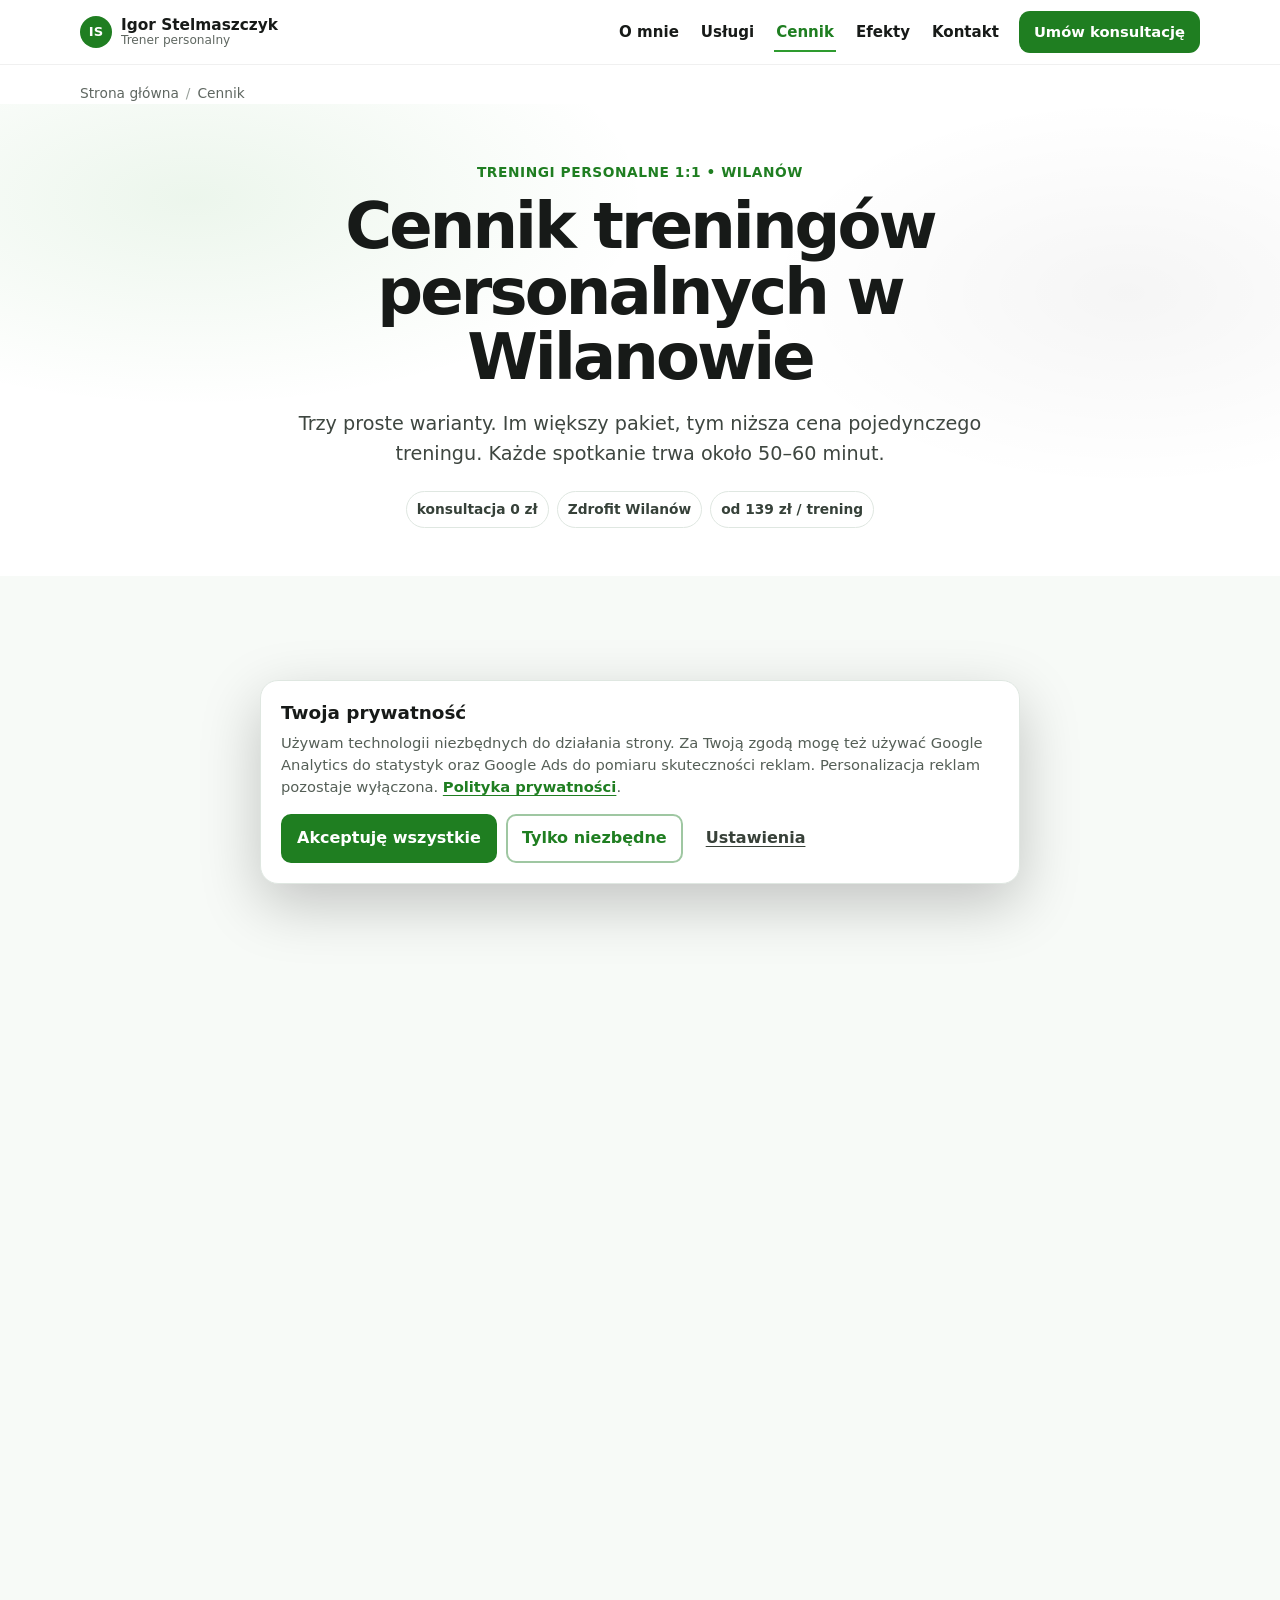
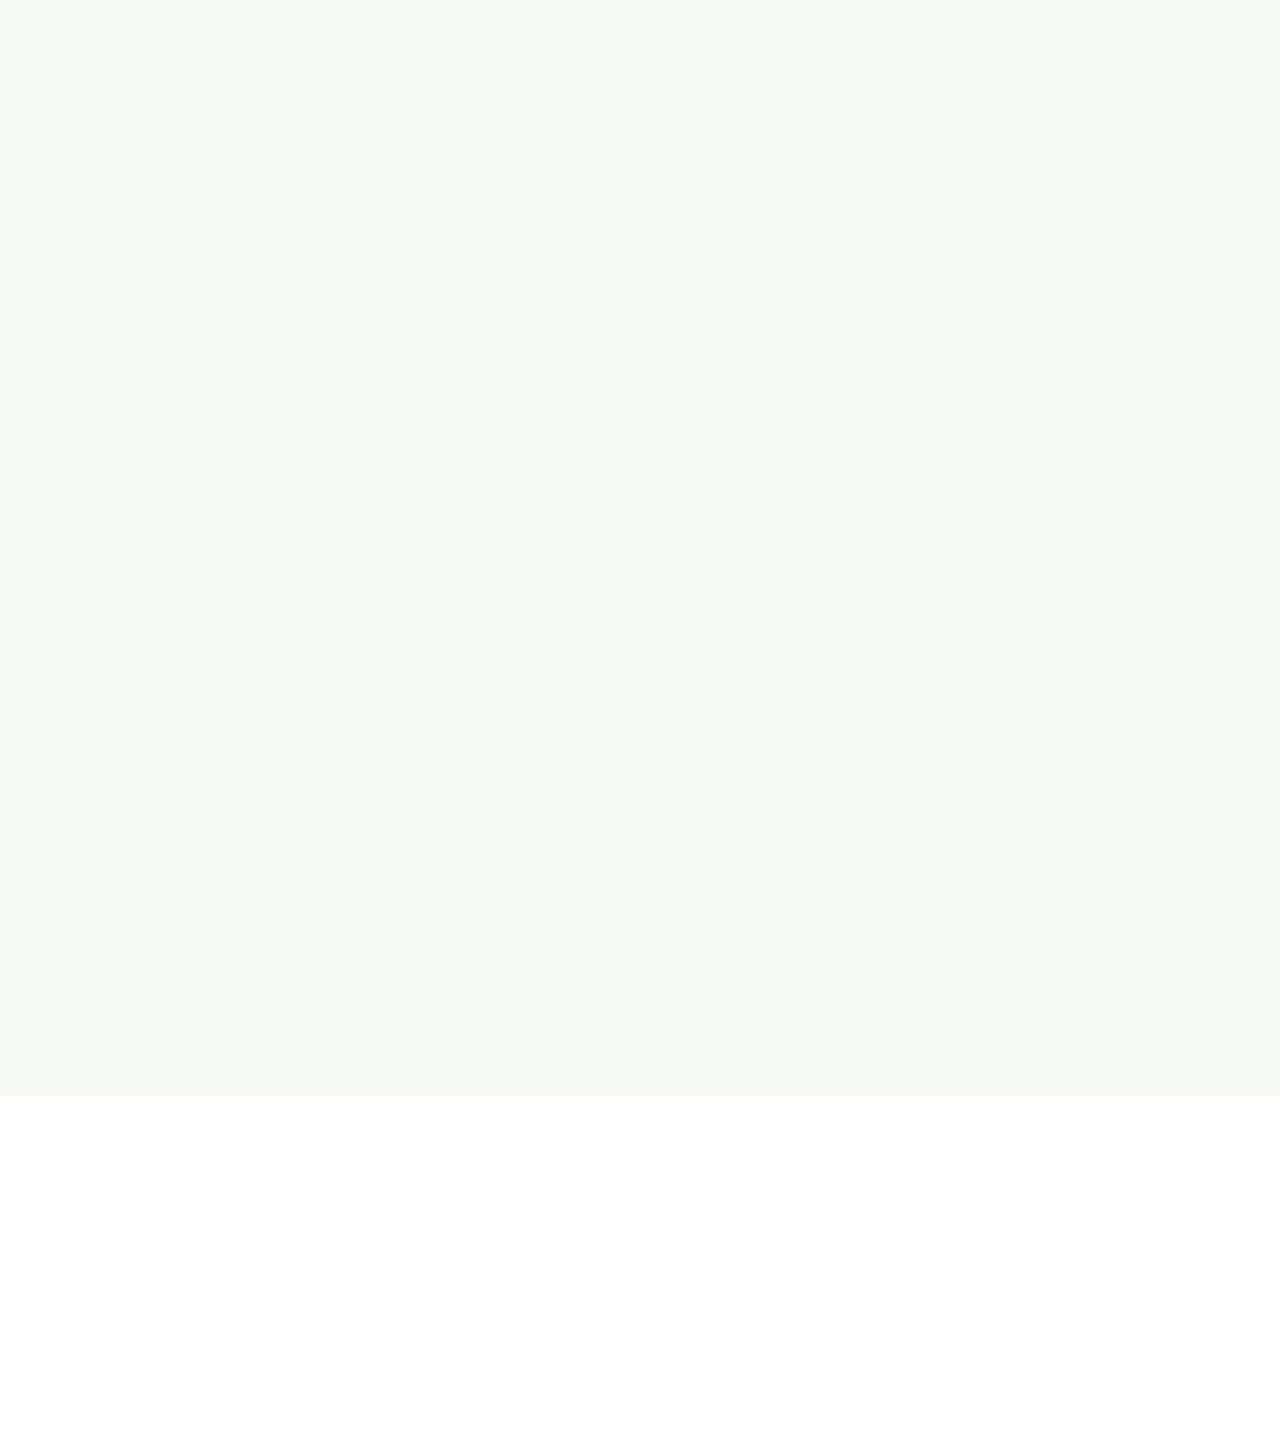
==== commit aa610ff3: "Update index.html" ====
--- a/cennik/index.html
+++ b/cennik/index.html
@@ -441,6 +441,7 @@
       *,*::before,*::after{scroll-behavior:auto!important;transition:none!important;animation:none!important}
     }
   </style>
+  <script src="/consent.js" defer></script>
 </head>
 
 <body>
@@ -796,24 +797,11 @@
       window.addEventListener('scroll', syncHeaderShadow, {passive:true});
     })();
 
-    window.addEventListener('load', function(){
-      window.dataLayer = window.dataLayer || [];
-      window.gtag = window.gtag || function(){ window.dataLayer.push(arguments); };
-
-      const s = document.createElement('script');
-      s.src = 'https://www.googletagmanager.com/gtag/js?id=G-FBX8CDNETZ';
-      s.async = true;
-      s.onload = function(){
-        window.gtag('js', new Date());
-        window.gtag('config', 'G-FBX8CDNETZ', {anonymize_ip:true});
-        window.gtag('config', 'AW-10989654613');
-      };
-      document.head.appendChild(s);
-    });
+    
 
     document.addEventListener('click', function(e){
       const el = e.target.closest('[data-track]');
-      if(!el || typeof window.gtag !== 'function') return;
+      if(!el || !window.__twConsent || window.__twConsent.analytics !== true || typeof window.gtag !== 'function') return;
       window.gtag('event', 'cta_click', {
         event_category:'CTA',
         event_label:el.getAttribute('data-track')
